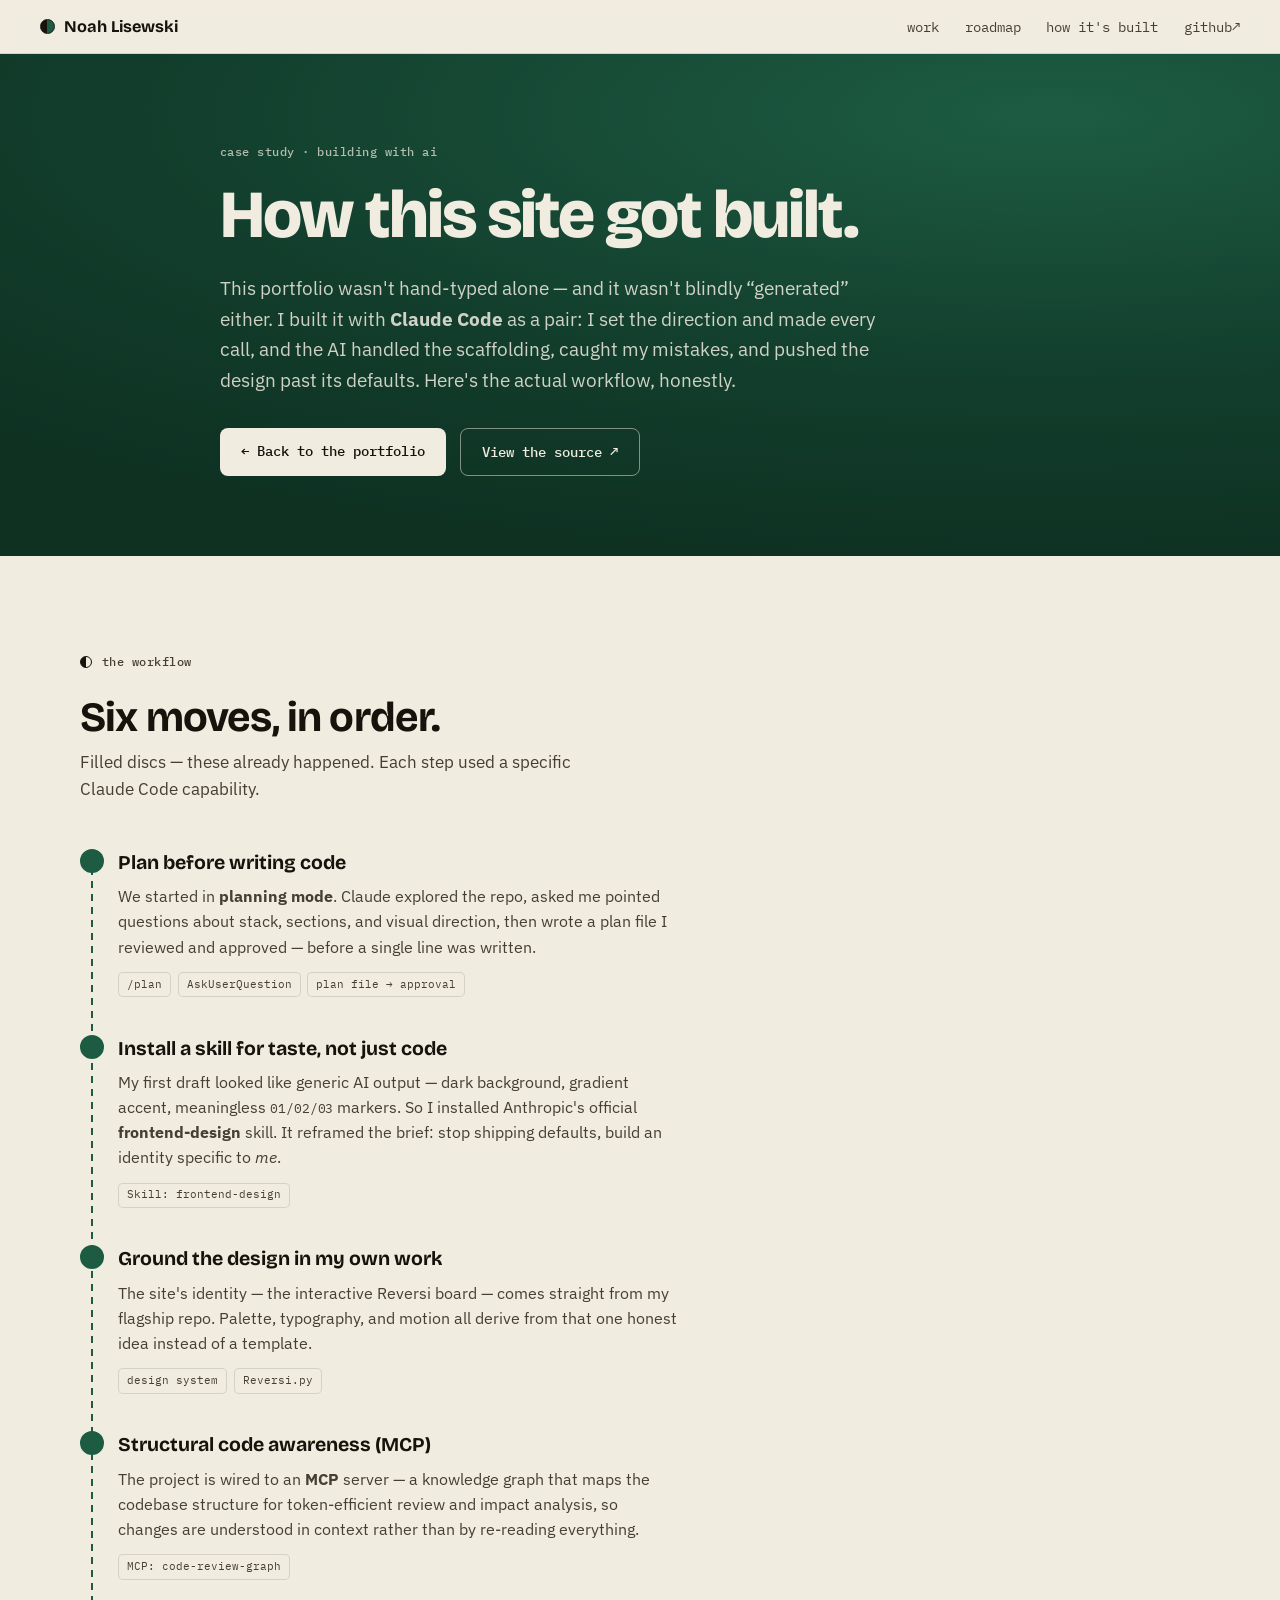
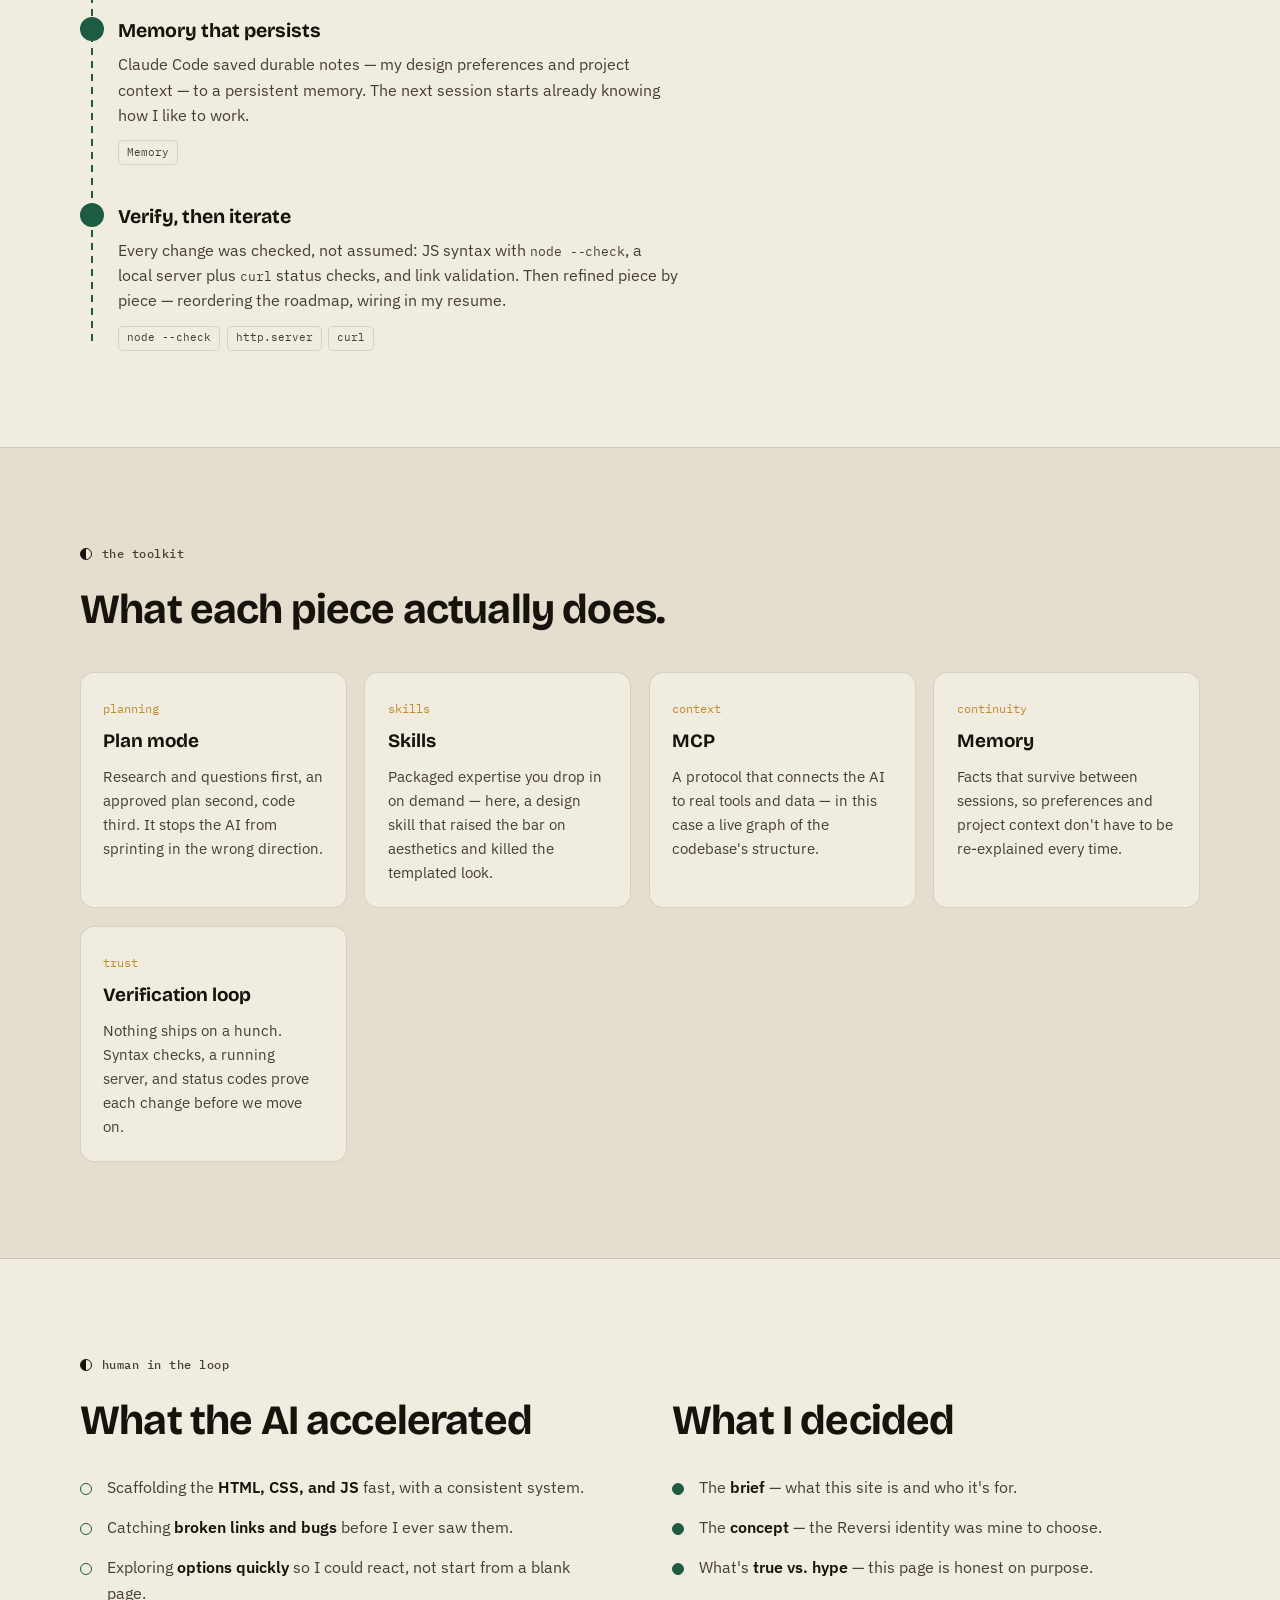
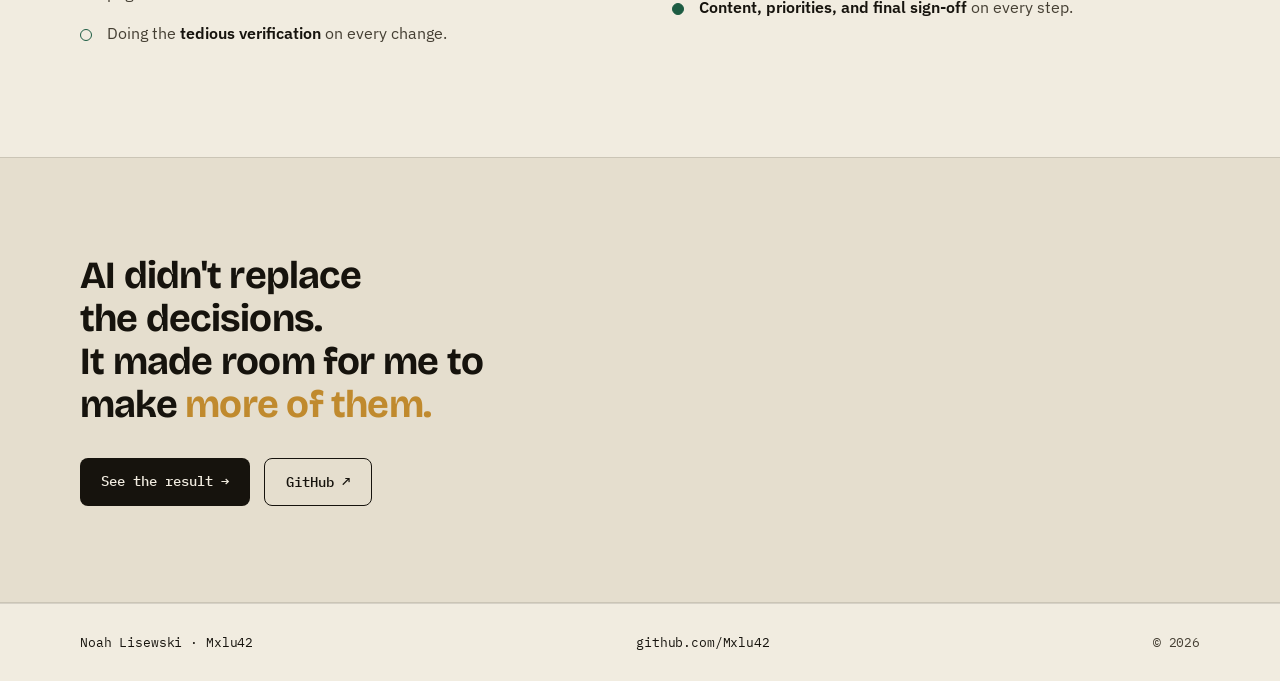
==== process.html @ 93ddb48a "first website design shell(not yet filled with real content)" ====
<!DOCTYPE html>
<html lang="en">
<head>
    <meta charset="UTF-8">
    <meta name="viewport" content="width=device-width, initial-scale=1.0">
    <meta name="description" content="How Noah Lisewski built this portfolio with Claude Code — planning, skills, MCP, memory, and a human in the loop.">
    <title>How this site was built — Noah Lisewski</title>
    <link rel="icon" href="data:image/svg+xml,<svg xmlns=%22http://www.w3.org/2000/svg%22 viewBox=%220 0 32 32%22><circle cx=%2216%22 cy=%2216%22 r=%2213%22 fill=%22%2316130D%22/><path d=%22M16 3a13 13 0 000 26z%22 fill=%22%23F1ECE0%22/></svg>">
    <link rel="preconnect" href="https://fonts.googleapis.com">
    <link rel="preconnect" href="https://fonts.gstatic.com" crossorigin>
    <link href="https://fonts.googleapis.com/css2?family=Bricolage+Grotesque:opsz,wght@12..96,600;12..96,700;12..96,800&family=IBM+Plex+Mono:wght@400;500;600&family=IBM+Plex+Sans:wght@400;500;600&display=swap" rel="stylesheet">
    <link rel="stylesheet" href="style.css">
    <script src="script.js" defer></script>
</head>
<body>
    <nav id="navbar">
        <a href="index.html" class="nav-logo"><span class="logo-disc" aria-hidden="true"></span>Noah&nbsp;Lisewski</a>
        <button id="nav-toggle" aria-label="Toggle menu" aria-expanded="false">
            <span></span><span></span><span></span>
        </button>
        <ul id="nav-links">
            <li><a href="index.html#work">work</a></li>
            <li><a href="index.html#roadmap">roadmap</a></li>
            <li><a href="process.html" aria-current="page">how it's built</a></li>
            <li><a href="https://github.com/Mxlu42" target="_blank" rel="noopener">github&#8599;</a></li>
        </ul>
    </nav>

    <header class="page-hero">
        <div class="wrap">
            <p class="eyebrow">case study &middot; building with ai</p>
            <h1>How this site got built.</h1>
            <p class="lede">
                This portfolio wasn't hand-typed alone &mdash; and it wasn't blindly
                &ldquo;generated&rdquo; either. I built it with <strong>Claude Code</strong> as a
                pair: I set the direction and made every call, and the AI handled the scaffolding,
                caught my mistakes, and pushed the design past its defaults. Here's the actual
                workflow, honestly.
            </p>
            <div class="hero-cta">
                <a href="index.html" class="btn btn-solid">&#8592; Back to the portfolio</a>
                <a href="https://github.com/Mxlu42/Mxlu42.github.io" target="_blank" rel="noopener" class="btn btn-line">View the source &#8599;</a>
            </div>
        </div>
    </header>

    <main>
        <!-- The workflow, as completed moves -->
        <section class="band">
            <div class="wrap">
                <p class="eyebrow eyebrow-disc">the workflow</p>
                <h2 class="band-title">Six moves, in order.</h2>
                <p class="band-sub">Filled discs &mdash; these already happened. Each step used a specific Claude Code capability.</p>
                <ol class="roadmap" style="margin-top:2.75rem;">
                    <li class="rm-item reveal">
                        <span class="node-disc done" aria-hidden="true"></span>
                        <div class="rm-head"><h3>Plan before writing code</h3></div>
                        <p>We started in <strong>planning mode</strong>. Claude explored the repo, asked me pointed questions about stack, sections, and visual direction, then wrote a plan file I reviewed and approved &mdash; before a single line was written.</p>
                        <div class="rm-tools"><span class="rm-tool">/plan</span><span class="rm-tool">AskUserQuestion</span><span class="rm-tool">plan file &rarr; approval</span></div>
                    </li>
                    <li class="rm-item reveal">
                        <span class="node-disc done" aria-hidden="true"></span>
                        <div class="rm-head"><h3>Install a skill for taste, not just code</h3></div>
                        <p>My first draft looked like generic AI output &mdash; dark background, gradient accent, meaningless <span class="mono">01/02/03</span> markers. So I installed Anthropic's official <strong>frontend-design</strong> skill. It reframed the brief: stop shipping defaults, build an identity specific to <em>me</em>.</p>
                        <div class="rm-tools"><span class="rm-tool">Skill: frontend-design</span></div>
                    </li>
                    <li class="rm-item reveal">
                        <span class="node-disc done" aria-hidden="true"></span>
                        <div class="rm-head"><h3>Ground the design in my own work</h3></div>
                        <p>The site's identity &mdash; the interactive Reversi board &mdash; comes straight from my flagship repo. Palette, typography, and motion all derive from that one honest idea instead of a template.</p>
                        <div class="rm-tools"><span class="rm-tool">design system</span><span class="rm-tool">Reversi.py</span></div>
                    </li>
                    <li class="rm-item reveal">
                        <span class="node-disc done" aria-hidden="true"></span>
                        <div class="rm-head"><h3>Structural code awareness (MCP)</h3></div>
                        <p>The project is wired to an <strong>MCP</strong> server &mdash; a knowledge graph that maps the codebase structure for token-efficient review and impact analysis, so changes are understood in context rather than by re-reading everything.</p>
                        <div class="rm-tools"><span class="rm-tool">MCP: code-review-graph</span></div>
                    </li>
                    <li class="rm-item reveal">
                        <span class="node-disc done" aria-hidden="true"></span>
                        <div class="rm-head"><h3>Memory that persists</h3></div>
                        <p>Claude Code saved durable notes &mdash; my design preferences and project context &mdash; to a persistent memory. The next session starts already knowing how I like to work.</p>
                        <div class="rm-tools"><span class="rm-tool">Memory</span></div>
                    </li>
                    <li class="rm-item reveal">
                        <span class="node-disc done" aria-hidden="true"></span>
                        <div class="rm-head"><h3>Verify, then iterate</h3></div>
                        <p>Every change was checked, not assumed: JS syntax with <span class="mono">node --check</span>, a local server plus <span class="mono">curl</span> status checks, and link validation. Then refined piece by piece &mdash; reordering the roadmap, wiring in my resume.</p>
                        <div class="rm-tools"><span class="rm-tool">node --check</span><span class="rm-tool">http.server</span><span class="rm-tool">curl</span></div>
                    </li>
                </ol>
            </div>
        </section>

        <!-- Tools, briefly -->
        <section class="band band-alt">
            <div class="wrap">
                <p class="eyebrow eyebrow-disc">the toolkit</p>
                <h2 class="band-title">What each piece actually does.</h2>
                <div class="info-grid">
                    <div class="info-card reveal">
                        <span class="kicker">planning</span>
                        <h3>Plan mode</h3>
                        <p>Research and questions first, an approved plan second, code third. It stops the AI from sprinting in the wrong direction.</p>
                    </div>
                    <div class="info-card reveal">
                        <span class="kicker">skills</span>
                        <h3>Skills</h3>
                        <p>Packaged expertise you drop in on demand &mdash; here, a design skill that raised the bar on aesthetics and killed the templated look.</p>
                    </div>
                    <div class="info-card reveal">
                        <span class="kicker">context</span>
                        <h3>MCP</h3>
                        <p>A protocol that connects the AI to real tools and data &mdash; in this case a live graph of the codebase's structure.</p>
                    </div>
                    <div class="info-card reveal">
                        <span class="kicker">continuity</span>
                        <h3>Memory</h3>
                        <p>Facts that survive between sessions, so preferences and project context don't have to be re-explained every time.</p>
                    </div>
                    <div class="info-card reveal">
                        <span class="kicker">trust</span>
                        <h3>Verification loop</h3>
                        <p>Nothing ships on a hunch. Syntax checks, a running server, and status codes prove each change before we move on.</p>
                    </div>
                </div>
            </div>
        </section>

        <!-- Human in the loop -->
        <section class="band">
            <div class="wrap">
                <p class="eyebrow eyebrow-disc">human in the loop</p>
                <div class="about-cols">
                    <div>
                        <h3 class="band-title split-title">What the AI accelerated</h3>
                        <ul class="col-list">
                            <li>Scaffolding the <strong>HTML, CSS, and JS</strong> fast, with a consistent system.</li>
                            <li>Catching <strong>broken links and bugs</strong> before I ever saw them.</li>
                            <li>Exploring <strong>options quickly</strong> so I could react, not start from a blank page.</li>
                            <li>Doing the <strong>tedious verification</strong> on every change.</li>
                        </ul>
                    </div>
                    <div>
                        <h3 class="band-title split-title">What I decided</h3>
                        <ul class="col-list filled">
                            <li>The <strong>brief</strong> &mdash; what this site is and who it's for.</li>
                            <li>The <strong>concept</strong> &mdash; the Reversi identity was mine to choose.</li>
                            <li>What's <strong>true vs. hype</strong> &mdash; this page is honest on purpose.</li>
                            <li><strong>Content, priorities, and final sign-off</strong> on every step.</li>
                        </ul>
                    </div>
                </div>
            </div>
        </section>

        <!-- Thesis -->
        <section class="band band-alt">
            <div class="wrap">
                <p class="pull">AI didn't replace the decisions.<br>It made room for me to make <span class="brass">more of them.</span></p>
                <div class="hero-cta" style="margin-top:2rem; display:flex; gap:0.9rem; flex-wrap:wrap;">
                    <a href="index.html" class="btn btn-solid">See the result &rarr;</a>
                    <a href="https://github.com/Mxlu42" target="_blank" rel="noopener" class="btn btn-line">GitHub &#8599;</a>
                </div>
            </div>
        </section>
    </main>

    <footer id="footer">
        <div class="wrap footer-inner">
            <span class="mono">Noah&nbsp;Lisewski &middot; Mxlu42</span>
            <a href="https://github.com/Mxlu42" target="_blank" rel="noopener" class="mono">github.com/Mxlu42</a>
            <span class="mono muted">&copy; <span id="year"></span></span>
        </div>
    </footer>
</body>
</html>
---- style.css ----
/* ============================================================
   "The Board" — portfolio identity built from the Reversi repo.
   Palette: warm ink / bone / board-felt green / brass.
   Type: Bricolage Grotesque (display) · IBM Plex Sans (body) · IBM Plex Mono (labels)
   ============================================================ */

:root {
    --ink: #16130d;
    --ink-soft: #453f33;
    --bone: #f1ece0;
    --bone-dim: #e5dece;
    --felt: #1d5c43;
    --felt-deep: #123d2c;
    --brass: #c08a2e;
    --line: rgba(22, 19, 13, 0.12);

    --wrap: 1120px;
    --radius: 14px;

    --f-display: "Bricolage Grotesque", system-ui, sans-serif;
    --f-body: "IBM Plex Sans", system-ui, sans-serif;
    --f-mono: "IBM Plex Mono", ui-monospace, monospace;
}

*, *::before, *::after { box-sizing: border-box; margin: 0; padding: 0; }

html { scroll-behavior: smooth; scroll-padding-top: 76px; }

body {
    font-family: var(--f-body);
    background: var(--bone);
    color: var(--ink);
    line-height: 1.6;
    -webkit-font-smoothing: antialiased;
    overflow-x: hidden;
}

a { color: inherit; text-decoration: none; }

.wrap { width: min(100% - 2.5rem, var(--wrap)); margin-inline: auto; }
.mono { font-family: var(--f-mono); font-size: 0.82rem; letter-spacing: -0.01em; }
.muted { color: var(--ink-soft); }
em { font-style: italic; }

/* ---- Eyebrow labels (mono, disc-marked) ---- */
.eyebrow {
    font-family: var(--f-mono);
    font-size: 0.78rem;
    font-weight: 500;
    letter-spacing: 0.04em;
    text-transform: lowercase;
    color: var(--ink-soft);
}
.eyebrow-disc { display: flex; align-items: center; gap: 0.6rem; margin-bottom: 1.5rem; }
.eyebrow-disc::before {
    content: "";
    width: 12px; height: 12px;
    border-radius: 50%;
    background: linear-gradient(90deg, var(--ink) 50%, var(--bone) 50%);
    border: 1px solid var(--ink);
    flex: none;
}

/* ---- Buttons ---- */
.btn {
    display: inline-block;
    font-family: var(--f-mono);
    font-size: 0.86rem;
    font-weight: 500;
    padding: 0.75rem 1.3rem;
    border-radius: 8px;
    transition: transform 0.16s ease, background 0.16s ease, color 0.16s ease;
}
.btn:hover { transform: translateY(-2px); }
.btn-solid { background: var(--ink); color: var(--bone); }
.btn-solid:hover { background: var(--felt-deep); }
.btn-line { border: 1.5px solid var(--ink); color: var(--ink); }
.btn-line:hover { background: var(--ink); color: var(--bone); }

/* ---- Navbar ---- */
#navbar {
    position: sticky; top: 0; z-index: 50;
    display: flex; align-items: center; justify-content: space-between;
    padding: 0.85rem clamp(1.25rem, 5vw, 2.5rem);
    background: rgba(241, 236, 224, 0.82);
    backdrop-filter: blur(10px);
    border-bottom: 1px solid var(--line);
}
.nav-logo {
    display: flex; align-items: center; gap: 0.55rem;
    font-family: var(--f-display); font-weight: 700; font-size: 1.02rem;
}
.logo-disc {
    width: 15px; height: 15px; border-radius: 50%;
    background: linear-gradient(90deg, var(--ink) 50%, var(--felt) 50%);
    border: 1.5px solid var(--ink);
}
#nav-links { display: flex; gap: 1.6rem; list-style: none; }
#nav-links a {
    font-family: var(--f-mono); font-size: 0.85rem; color: var(--ink-soft);
    transition: color 0.15s ease;
}
#nav-links a:hover { color: var(--ink); }

#nav-toggle {
    display: none; flex-direction: column; gap: 5px;
    background: none; border: 0; cursor: pointer; padding: 6px;
}
#nav-toggle span { width: 24px; height: 2px; background: var(--ink); border-radius: 2px; transition: transform 0.25s ease, opacity 0.25s ease; }

/* ---- Hero ---- */
.hero {
    background:
        radial-gradient(120% 80% at 78% 15%, var(--felt) 0%, var(--felt-deep) 62%, #0e3122 100%);
    color: var(--bone);
    padding: clamp(3rem, 8vw, 5.5rem) 0 clamp(3.5rem, 9vw, 6rem);
}
.hero-grid {
    width: min(100% - 2.5rem, var(--wrap));
    margin-inline: auto;
    display: grid;
    grid-template-columns: 1.05fr 0.95fr;
    gap: clamp(2rem, 5vw, 4rem);
    align-items: center;
}
.hero .eyebrow { color: rgba(241, 236, 224, 0.72); margin-bottom: 1.25rem; }
.hero-title {
    font-family: var(--f-display);
    font-weight: 800;
    font-size: clamp(2.6rem, 6.4vw, 4.7rem);
    line-height: 0.98;
    letter-spacing: -0.03em;
    text-wrap: balance;
}
.hero-lede {
    max-width: 46ch;
    margin: 1.6rem 0 2.2rem;
    color: rgba(241, 236, 224, 0.82);
    font-size: clamp(1rem, 1.6vw, 1.15rem);
}
.hero-cta { display: flex; gap: 0.9rem; flex-wrap: wrap; }
.hero .btn-solid { background: var(--bone); color: var(--ink); }
.hero .btn-solid:hover { background: #fff; }
.hero .btn-line { border-color: rgba(241, 236, 224, 0.5); color: var(--bone); }
.hero .btn-line:hover { background: var(--bone); color: var(--ink); border-color: var(--bone); }

/* ---- Reversi board (signature) ---- */
.hero-board { display: flex; flex-direction: column; align-items: center; gap: 0.9rem; }
.board {
    width: min(100%, 420px);
    aspect-ratio: 1 / 1;
    display: grid;
    grid-template-columns: repeat(8, 1fr);
    grid-template-rows: repeat(8, 1fr);
    gap: 3px;
    padding: 3px;
    background: var(--felt-deep);
    border: 3px solid #0d2b1e;
    border-radius: 10px;
    box-shadow: 0 26px 50px -22px rgba(0, 0, 0, 0.7);
}
.cell {
    position: relative;
    background: var(--felt);
    border-radius: 2px;
    cursor: pointer;
    perspective: 340px;
}
.cell::after { /* subtle placement guide on hover */
    content: "";
    position: absolute; inset: 22%;
    border-radius: 50%;
    border: 1px dashed rgba(241, 236, 224, 0.28);
    opacity: 0;
    transition: opacity 0.15s ease;
}
.cell:hover::after { opacity: 1; }
.disc {
    position: absolute; inset: 12%;
    border-radius: 50%;
    transform: scale(0);
    transform-style: preserve-3d;
    transition: transform 0.5s cubic-bezier(0.34, 1.4, 0.5, 1);
}
.disc.on { transform: scale(1); }
.disc.on.white { transform: scale(1) rotateY(180deg); }
.disc .face {
    position: absolute; inset: 0;
    border-radius: 50%;
    backface-visibility: hidden;
    -webkit-backface-visibility: hidden;
}
.face.black { background: radial-gradient(circle at 34% 30%, #3a352a, var(--ink) 62%); box-shadow: inset 0 -2px 4px rgba(0,0,0,0.5); }
.face.white { background: radial-gradient(circle at 34% 30%, #ffffff, var(--bone-dim) 70%); transform: rotateY(180deg); box-shadow: inset 0 -2px 4px rgba(0,0,0,0.18); }
.board-caption { color: rgba(241, 236, 224, 0.6); }
.board-caption .mono { color: var(--brass); }

/* ---- Content bands ---- */
.band { padding: clamp(3.5rem, 8vw, 6rem) 0; }
.band-alt { background: var(--bone-dim); border-block: 1px solid var(--line); }
.band-title {
    font-family: var(--f-display);
    font-weight: 700;
    font-size: clamp(1.7rem, 3.6vw, 2.6rem);
    line-height: 1.05;
    letter-spacing: -0.02em;
    text-wrap: balance;
}

.about-cols {
    display: grid;
    grid-template-columns: 1fr 1fr;
    gap: clamp(1.5rem, 5vw, 4rem);
    align-items: start;
}
.about-copy p { font-size: 1.08rem; margin-bottom: 1rem; }

/* ---- Project cards (board tiles) ---- */
.project-grid {
    margin-top: 2.5rem;
    display: grid;
    grid-template-columns: repeat(auto-fit, minmax(270px, 1fr));
    gap: 1.25rem;
}
.project-card {
    position: relative;
    background: var(--bone);
    border: 1px solid var(--line);
    border-radius: var(--radius);
    padding: 1.5rem;
    display: flex;
    flex-direction: column;
    gap: 0.7rem;
    transition: transform 0.2s ease, box-shadow 0.2s ease, border-color 0.2s ease;
}
.band-alt .project-card { background: var(--bone); }
.project-card:hover {
    transform: translateY(-5px);
    border-color: var(--felt);
    box-shadow: 0 18px 34px -20px rgba(18, 61, 44, 0.55);
}
.card-disc {
    width: 18px; height: 18px; border-radius: 50%;
    background: linear-gradient(90deg, var(--ink) 50%, var(--felt) 50%);
    border: 1.5px solid var(--ink);
    transition: transform 0.4s cubic-bezier(0.34, 1.4, 0.5, 1);
}
.project-card:hover .card-disc { transform: rotateY(180deg); }
.project-card h3 { font-family: var(--f-display); font-weight: 700; font-size: 1.3rem; }
.project-card p { color: var(--ink-soft); font-size: 0.96rem; flex-grow: 1; }
.card-tags { display: flex; gap: 0.4rem; flex-wrap: wrap; }
.card-tag {
    font-family: var(--f-mono);
    font-size: 0.72rem;
    padding: 0.2rem 0.55rem;
    border: 1px solid var(--line);
    border-radius: 5px;
    color: var(--ink-soft);
}
.card-link {
    font-family: var(--f-mono);
    font-size: 0.82rem;
    color: var(--brass);
    font-weight: 500;
    margin-top: 0.3rem;
}
.card-link:hover { text-decoration: underline; }

/* ---- Roadmap (goals as future "moves" on a path) ---- */
.band-sub { color: var(--ink-soft); font-size: 1.05rem; margin-top: 0.6rem; max-width: 52ch; }
.roadmap {
    list-style: none;
    margin-top: 2.75rem;
    position: relative;
    padding-left: 2.4rem;
}
.roadmap::before { /* the path line */
    content: "";
    position: absolute;
    left: 11px; top: 8px; bottom: 8px;
    width: 2px;
    background: repeating-linear-gradient(var(--felt) 0 7px, transparent 7px 13px);
}
.rm-item { position: relative; padding: 0 0 2.2rem; }
.rm-item:last-child { padding-bottom: 0; }
.node-disc {
    position: absolute;
    left: -2.4rem; top: 2px;
    width: 24px; height: 24px;
    border-radius: 50%;
    border: 2px solid var(--felt);
    background: var(--bone);
    flex: none;
}
/* later = hollow ring · now = half disc · done = filled */
.node-disc.now { background: linear-gradient(90deg, var(--felt) 50%, var(--bone) 50%); }
.node-disc.done { background: var(--felt); border-color: var(--felt); }
.rm-head { display: flex; align-items: baseline; gap: 0.7rem; flex-wrap: wrap; }
.rm-item h3 { font-family: var(--f-display); font-weight: 700; font-size: 1.22rem; }
.rm-status {
    font-family: var(--f-mono); font-size: 0.66rem; font-weight: 600;
    text-transform: uppercase; letter-spacing: 0.06em;
    padding: 0.14rem 0.5rem; border-radius: 100px;
    border: 1px solid var(--felt); color: var(--felt);
}
.rm-status.now { background: var(--felt); color: var(--bone); }
.rm-item p { color: var(--ink-soft); font-size: 0.98rem; margin: 0.4rem 0 0.6rem; max-width: 56ch; }
.rm-link { font-family: var(--f-mono); font-size: 0.82rem; color: var(--brass); font-weight: 500; }
.rm-link:hover { text-decoration: underline; }

/* ---- Roadmap / flow tool chips (shared by process page) ---- */
.rm-tools { display: flex; gap: 0.4rem; flex-wrap: wrap; margin-top: 0.75rem; }
.rm-tool {
    font-family: var(--f-mono);
    font-size: 0.7rem;
    padding: 0.18rem 0.5rem;
    border: 1px solid var(--line);
    border-radius: 5px;
    color: var(--ink-soft);
    background: var(--bone);
}

/* ============================================================
   Process page ("How this site was built")
   ============================================================ */
.page-hero {
    background: radial-gradient(120% 90% at 82% 12%, var(--felt) 0%, var(--felt-deep) 60%, #0e3122 100%);
    color: var(--bone);
    padding: clamp(3rem, 8vw, 5.5rem) 0 clamp(3rem, 8vw, 5rem);
}
.page-hero .wrap { max-width: 840px; }
.page-hero .eyebrow { color: rgba(241, 236, 224, 0.72); margin-bottom: 1.3rem; }
.page-hero h1 {
    font-family: var(--f-display);
    font-weight: 800;
    font-size: clamp(2.3rem, 6vw, 4.2rem);
    line-height: 0.98;
    letter-spacing: -0.03em;
    text-wrap: balance;
}
.page-hero .lede {
    margin-top: 1.5rem;
    max-width: 62ch;
    color: rgba(241, 236, 224, 0.85);
    font-size: clamp(1.02rem, 1.7vw, 1.2rem);
}
.page-hero .hero-cta { margin-top: 2rem; display: flex; gap: 0.9rem; flex-wrap: wrap; }
.page-hero .btn-solid { background: var(--bone); color: var(--ink); }
.page-hero .btn-solid:hover { background: #fff; }
.page-hero .btn-line { border-color: rgba(241, 236, 224, 0.5); color: var(--bone); }
.page-hero .btn-line:hover { background: var(--bone); color: var(--ink); border-color: var(--bone); }

/* Tool cards */
.info-grid {
    margin-top: 2.5rem;
    display: grid;
    grid-template-columns: repeat(auto-fit, minmax(240px, 1fr));
    gap: 1.1rem;
}
.info-card {
    background: var(--bone);
    border: 1px solid var(--line);
    border-radius: var(--radius);
    padding: 1.4rem;
}
.info-card .kicker { font-family: var(--f-mono); font-size: 0.74rem; color: var(--brass); text-transform: lowercase; }
.info-card h3 { font-family: var(--f-display); font-weight: 700; font-size: 1.18rem; margin: 0.35rem 0 0.5rem; }
.info-card p { color: var(--ink-soft); font-size: 0.94rem; }

/* Human-in-the-loop columns */
.split-title { margin-bottom: 2rem; }
.col-list { list-style: none; }
.col-list li { position: relative; padding-left: 1.7rem; margin-bottom: 0.9rem; color: var(--ink-soft); font-size: 1rem; }
.col-list li::before {
    content: "";
    position: absolute; left: 0; top: 0.5em;
    width: 12px; height: 12px; border-radius: 50%;
    border: 1.5px solid var(--felt);
}
.col-list.filled li::before { background: var(--felt); }
.col-list strong { color: var(--ink); font-weight: 600; }

/* Pull-quote / thesis */
.pull {
    font-family: var(--f-display);
    font-weight: 700;
    font-size: clamp(1.5rem, 3.6vw, 2.4rem);
    line-height: 1.12;
    letter-spacing: -0.02em;
    text-wrap: balance;
    max-width: 20ch;
}
.pull .brass { color: var(--brass); }

/* ---- Resume ---- */
.resume-row {
    display: flex; align-items: center; justify-content: space-between;
    gap: 1.5rem; flex-wrap: wrap; margin-top: 0.5rem;
}

/* ---- Footer ---- */
#footer { border-top: 1px solid var(--line); padding: 1.75rem 0; }
.footer-inner { display: flex; align-items: center; justify-content: space-between; gap: 1rem; flex-wrap: wrap; }
.footer-inner a:hover { color: var(--brass); }

/* ---- Scroll reveal ---- */
.reveal { opacity: 0; transform: translateY(22px); transition: opacity 0.6s ease, transform 0.6s ease; }
.reveal.visible { opacity: 1; transform: none; }

/* ---- Mobile ---- */
@media (max-width: 860px) {
    .hero-grid { grid-template-columns: 1fr; }
    .hero-board { order: -1; }
    .board { width: min(78%, 340px); }
    .about-cols { grid-template-columns: 1fr; }
}
@media (max-width: 620px) {
    #nav-toggle { display: flex; }
    #nav-links {
        position: absolute; top: 100%; right: 0; left: 0;
        flex-direction: column; gap: 0;
        background: rgba(241, 236, 224, 0.98);
        backdrop-filter: blur(10px);
        border-bottom: 1px solid var(--line);
        max-height: 0; overflow: hidden; transition: max-height 0.3s ease;
    }
    #nav-links.open { max-height: 300px; }
    #nav-links li { border-top: 1px solid var(--line); }
    #nav-links a { display: block; padding: 0.95rem 1.5rem; }
    #nav-toggle[aria-expanded="true"] span:nth-child(1) { transform: translateY(7px) rotate(45deg); }
    #nav-toggle[aria-expanded="true"] span:nth-child(2) { opacity: 0; }
    #nav-toggle[aria-expanded="true"] span:nth-child(3) { transform: translateY(-7px) rotate(-45deg); }
    .resume-row { flex-direction: column; align-items: flex-start; }
}

/* ---- Reduced motion ---- */
@media (prefers-reduced-motion: reduce) {
    html { scroll-behavior: auto; }
    .reveal { opacity: 1; transform: none; transition: none; }
    .disc, .card-disc, .btn, .project-card { transition: none; }
    .btn:hover, .project-card:hover { transform: none; }
}
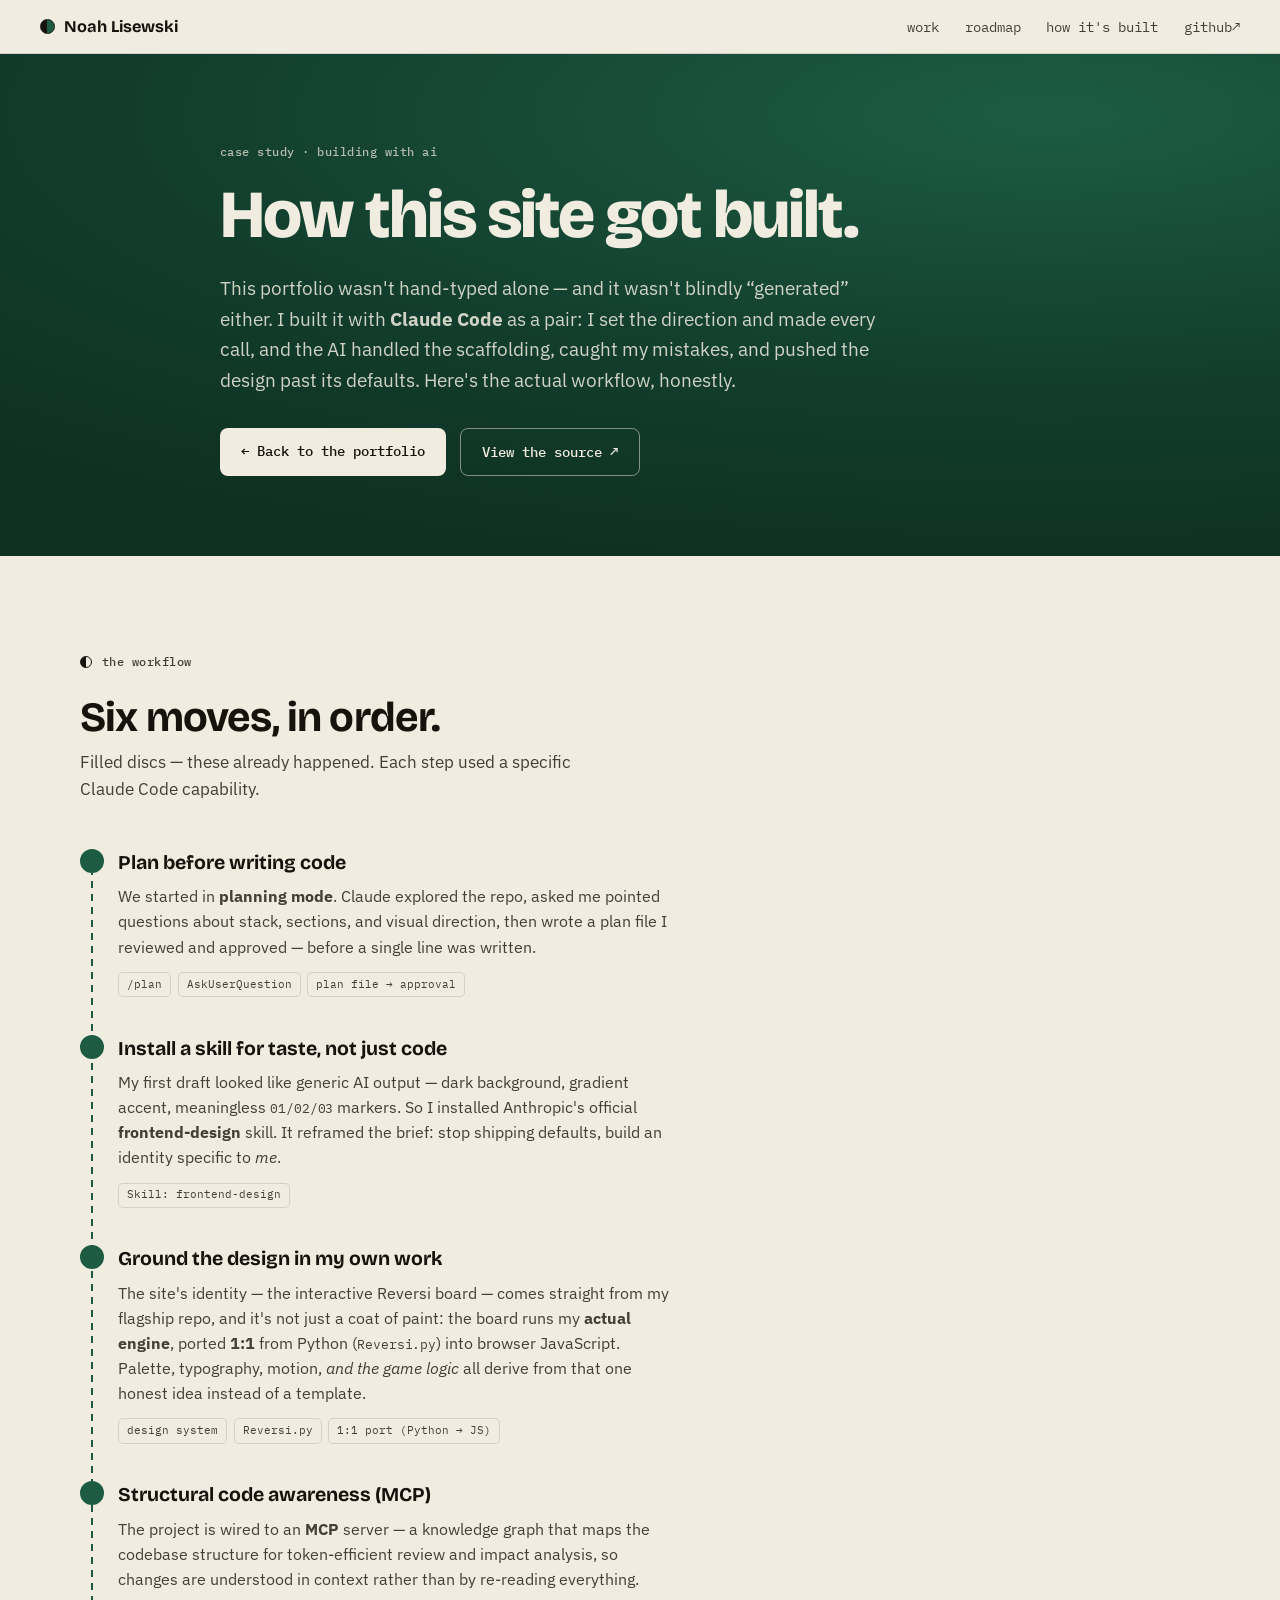
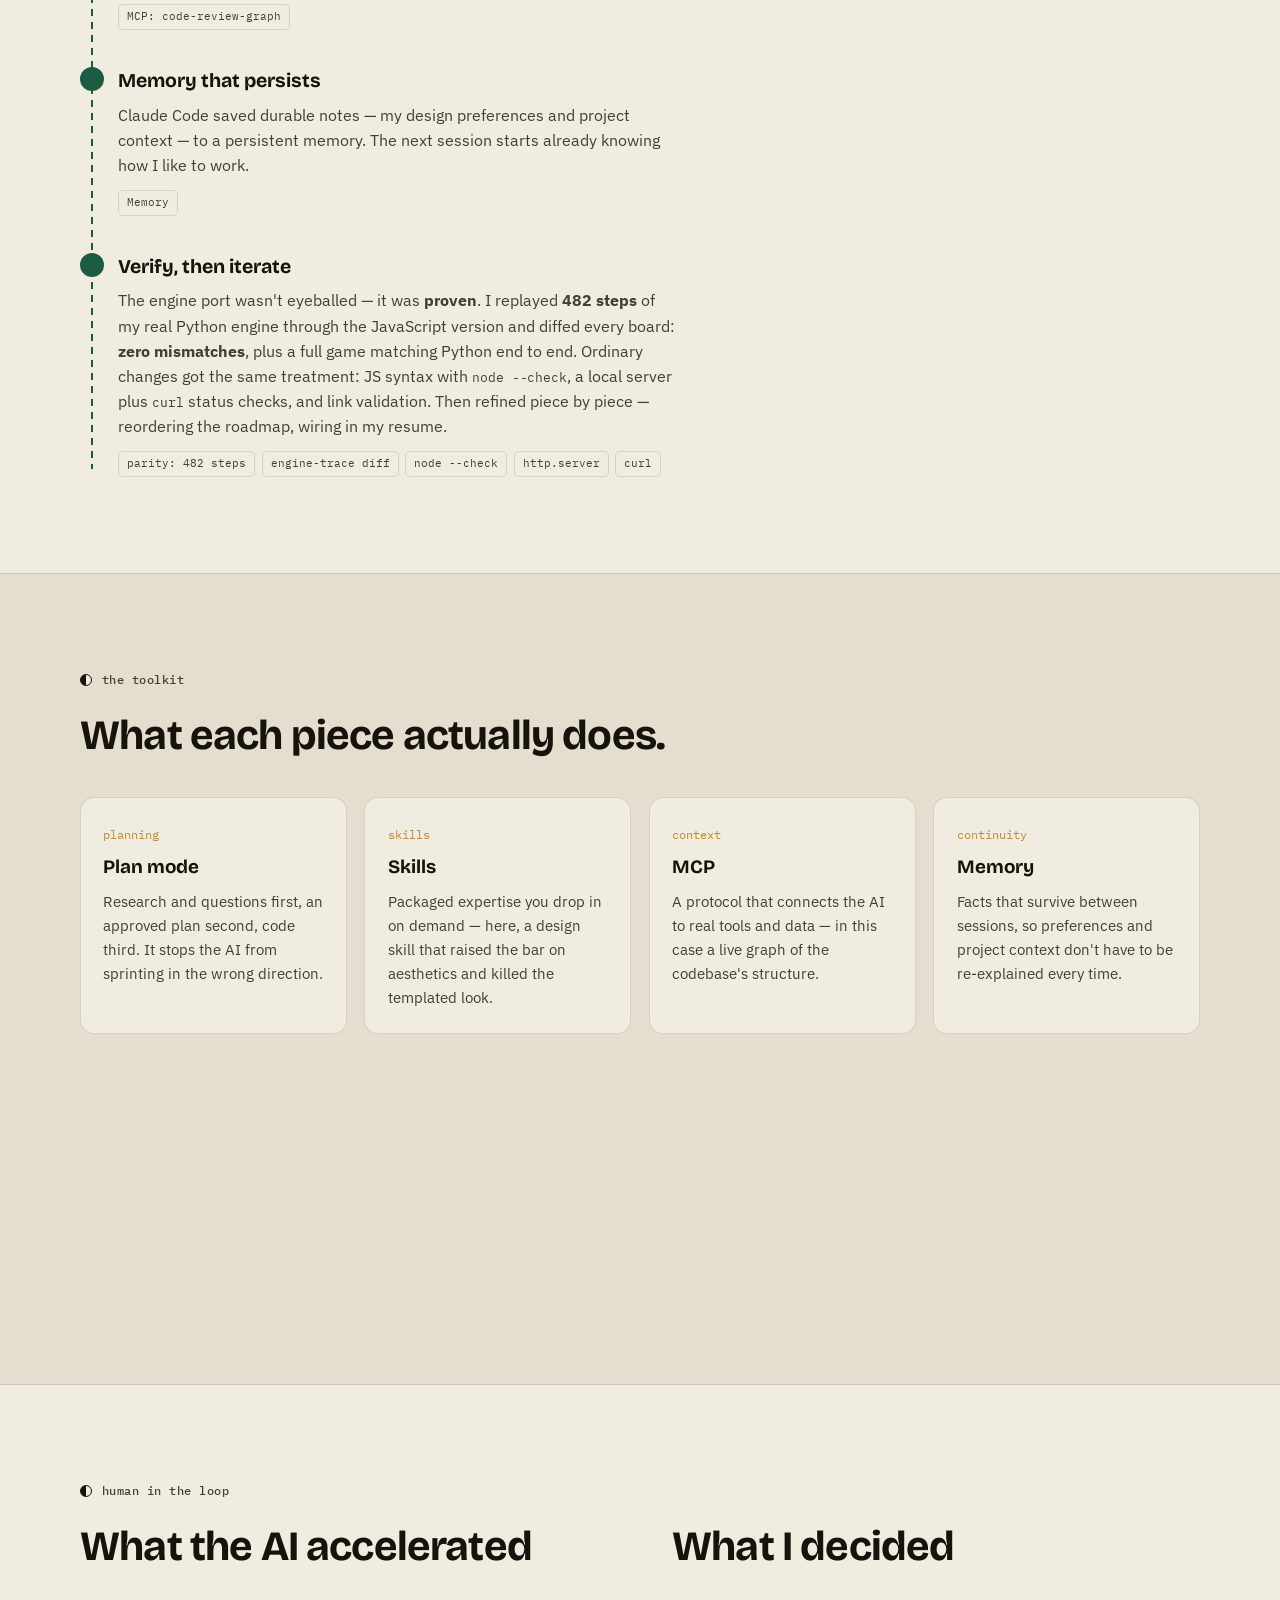
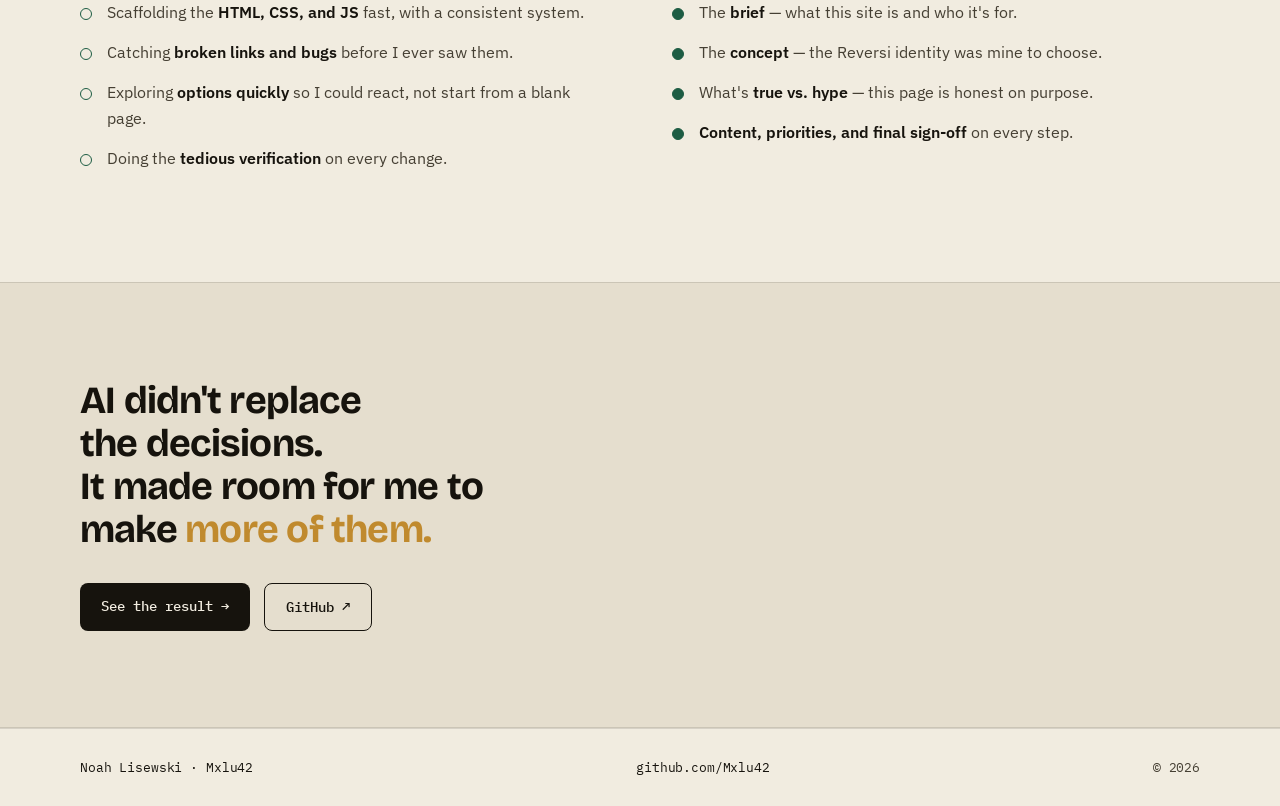
==== commit e5e267bb: "Make Reversi board a real playable game + add contact section Replace the decorative board with a pl" ====
--- a/process.html
+++ b/process.html
@@ -67,8 +67,8 @@
                     <li class="rm-item reveal">
                         <span class="node-disc done" aria-hidden="true"></span>
                         <div class="rm-head"><h3>Ground the design in my own work</h3></div>
-                        <p>The site's identity &mdash; the interactive Reversi board &mdash; comes straight from my flagship repo. Palette, typography, and motion all derive from that one honest idea instead of a template.</p>
-                        <div class="rm-tools"><span class="rm-tool">design system</span><span class="rm-tool">Reversi.py</span></div>
+                        <p>The site's identity &mdash; the interactive Reversi board &mdash; comes straight from my flagship repo, and it's not just a coat of paint: the board runs my <strong>actual engine</strong>, ported <strong>1:1</strong> from Python (<span class="mono">Reversi.py</span>) into browser JavaScript. Palette, typography, motion, <em>and the game logic</em> all derive from that one honest idea instead of a template.</p>
+                        <div class="rm-tools"><span class="rm-tool">design system</span><span class="rm-tool">Reversi.py</span><span class="rm-tool">1:1 port (Python &rarr; JS)</span></div>
                     </li>
                     <li class="rm-item reveal">
                         <span class="node-disc done" aria-hidden="true"></span>
@@ -85,8 +85,8 @@
                     <li class="rm-item reveal">
                         <span class="node-disc done" aria-hidden="true"></span>
                         <div class="rm-head"><h3>Verify, then iterate</h3></div>
-                        <p>Every change was checked, not assumed: JS syntax with <span class="mono">node --check</span>, a local server plus <span class="mono">curl</span> status checks, and link validation. Then refined piece by piece &mdash; reordering the roadmap, wiring in my resume.</p>
-                        <div class="rm-tools"><span class="rm-tool">node --check</span><span class="rm-tool">http.server</span><span class="rm-tool">curl</span></div>
+                        <p>The engine port wasn't eyeballed &mdash; it was <strong>proven</strong>. I replayed <strong>482 steps</strong> of my real Python engine through the JavaScript version and diffed every board: <strong>zero mismatches</strong>, plus a full game matching Python end to end. Ordinary changes got the same treatment: JS syntax with <span class="mono">node --check</span>, a local server plus <span class="mono">curl</span> status checks, and link validation. Then refined piece by piece &mdash; reordering the roadmap, wiring in my resume.</p>
+                        <div class="rm-tools"><span class="rm-tool">parity: 482 steps</span><span class="rm-tool">engine-trace diff</span><span class="rm-tool">node --check</span><span class="rm-tool">http.server</span><span class="rm-tool">curl</span></div>
                     </li>
                 </ol>
             </div>
--- a/style.css
+++ b/style.css
@@ -144,10 +144,19 @@
 .hero .btn-line { border-color: rgba(241, 236, 224, 0.5); color: var(--bone); }
 .hero .btn-line:hover { background: var(--bone); color: var(--ink); border-color: var(--bone); }
 
-/* ---- Reversi board (signature) ---- */
+/* ---- Reversi board (signature — a real, playable game) ---- */
 .hero-board { display: flex; flex-direction: column; align-items: center; gap: 0.9rem; }
+.game {
+    display: flex;
+    gap: 1.1rem;
+    align-items: stretch;
+    flex-wrap: wrap;
+    justify-content: center;
+    width: 100%;
+}
 .board {
-    width: min(100%, 420px);
+    width: min(100%, 330px);
+    flex: 0 1 330px;
     aspect-ratio: 1 / 1;
     display: grid;
     grid-template-columns: repeat(8, 1fr);
@@ -162,19 +171,80 @@
 .cell {
     position: relative;
     background: var(--felt);
+    border: 0;
+    padding: 0;
     border-radius: 2px;
-    cursor: pointer;
+    cursor: default;
+    font: inherit;
+    color: inherit;
+    -webkit-appearance: none;
+    appearance: none;
     perspective: 340px;
 }
-.cell::after { /* subtle placement guide on hover */
+.cell.playable { cursor: pointer; }
+.cell::after { /* placement guide: shown on legal squares, brighter on hover */
     content: "";
-    position: absolute; inset: 22%;
+    position: absolute; inset: 26%;
     border-radius: 50%;
-    border: 1px dashed rgba(241, 236, 224, 0.28);
+    border: 1px dashed rgba(241, 236, 224, 0.35);
     opacity: 0;
-    transition: opacity 0.15s ease;
-}
-.cell:hover::after { opacity: 1; }
+    transition: opacity 0.15s ease, transform 0.15s ease;
+}
+.cell.playable::after { opacity: 0.55; }
+.cell.playable:hover::after { opacity: 1; transform: scale(1.12); }
+
+/* ---- Game side panel (turn · score · reset) ---- */
+.game-panel {
+    flex: 1 1 148px;
+    min-width: 148px;
+    max-width: 210px;
+    display: flex;
+    flex-direction: column;
+    gap: 0.85rem;
+    padding: 1rem;
+    background: rgba(13, 43, 30, 0.55);
+    border: 1px solid rgba(241, 236, 224, 0.14);
+    border-radius: var(--radius);
+    color: var(--bone);
+}
+.turn-label {
+    font-family: var(--f-mono);
+    font-size: 0.68rem;
+    text-transform: uppercase;
+    letter-spacing: 0.08em;
+    color: rgba(241, 236, 224, 0.6);
+}
+.turn-now { display: flex; align-items: center; gap: 0.55rem; margin-top: 0.35rem; }
+.turn-now #turn-name { font-family: var(--f-display); font-weight: 700; font-size: 1.12rem; }
+.turn-disc {
+    width: 18px; height: 18px; border-radius: 50%; flex: none;
+    border: 1.5px solid rgba(241, 236, 224, 0.5);
+    background: transparent;
+    transition: background 0.2s ease, box-shadow 0.2s ease;
+}
+.turn-disc.black { background: radial-gradient(circle at 34% 30%, #3a352a, var(--ink) 62%); border-color: var(--ink); box-shadow: 0 0 0 3px rgba(22,19,13,0.4); }
+.turn-disc.white { background: radial-gradient(circle at 34% 30%, #fff, var(--bone-dim) 70%); border-color: #fff; box-shadow: 0 0 0 3px rgba(241,236,224,0.35); }
+
+.scores { display: flex; flex-direction: column; gap: 0.55rem; }
+.score {
+    display: flex; align-items: center; gap: 0.5rem;
+    font-family: var(--f-mono); font-size: 0.86rem;
+}
+.score-disc { width: 15px; height: 15px; border-radius: 50%; flex: none; }
+.score-disc.black { background: radial-gradient(circle at 34% 30%, #3a352a, var(--ink) 62%); border: 1px solid var(--ink); }
+.score-disc.white { background: radial-gradient(circle at 34% 30%, #fff, var(--bone-dim) 70%); border: 1px solid rgba(0,0,0,0.15); }
+.score-side { color: rgba(241, 236, 224, 0.75); }
+.score-num { margin-left: auto; font-weight: 600; font-size: 1rem; }
+.game-msg {
+    font-family: var(--f-mono);
+    font-size: 0.74rem;
+    line-height: 1.4;
+    color: var(--brass);
+    min-height: 2em;
+}
+.game-reset { text-align: center; margin-top: auto; }
+.hero .game-reset { background: var(--bone); color: var(--ink); }
+.hero .game-reset:hover { background: #fff; }
 .disc {
     position: absolute; inset: 12%;
     border-radius: 50%;
@@ -398,6 +468,14 @@
     gap: 1.5rem; flex-wrap: wrap; margin-top: 0.5rem;
 }
 
+/* ---- Contact ---- */
+.contact-row {
+    display: flex; align-items: center; justify-content: space-between;
+    gap: 1.5rem; flex-wrap: wrap; margin-top: 1.5rem;
+}
+.contact-row .band-sub { margin-top: 0.7rem; }
+.contact-btn { font-size: 0.92rem; flex: none; }
+
 /* ---- Footer ---- */
 #footer { border-top: 1px solid var(--line); padding: 1.75rem 0; }
 .footer-inner { display: flex; align-items: center; justify-content: space-between; gap: 1rem; flex-wrap: wrap; }
@@ -411,8 +489,12 @@
 @media (max-width: 860px) {
     .hero-grid { grid-template-columns: 1fr; }
     .hero-board { order: -1; }
-    .board { width: min(78%, 340px); }
+    .board { flex-basis: 340px; width: min(90%, 340px); }
+    .game-panel { max-width: none; }
     .about-cols { grid-template-columns: 1fr; }
+}
+@media (max-width: 420px) {
+    .game-panel { flex-basis: 100%; }
 }
 @media (max-width: 620px) {
     #nav-toggle { display: flex; }
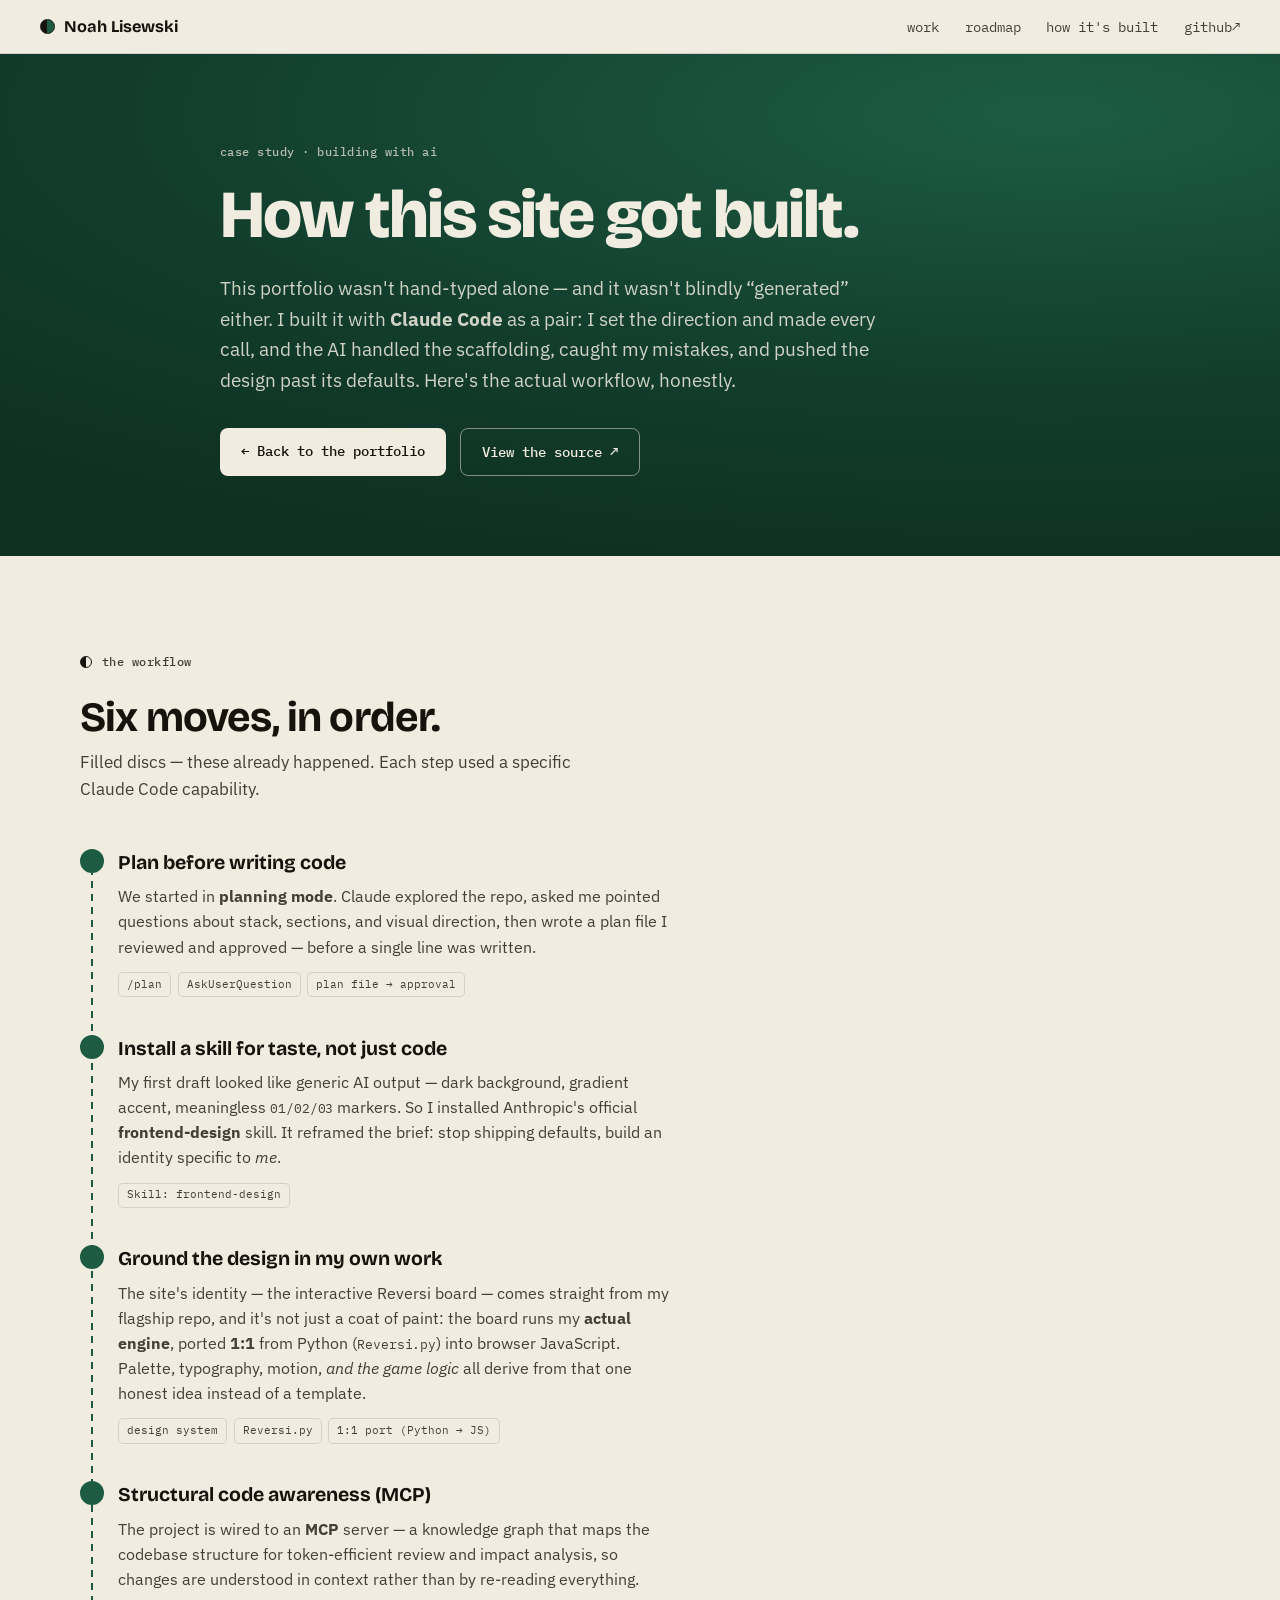
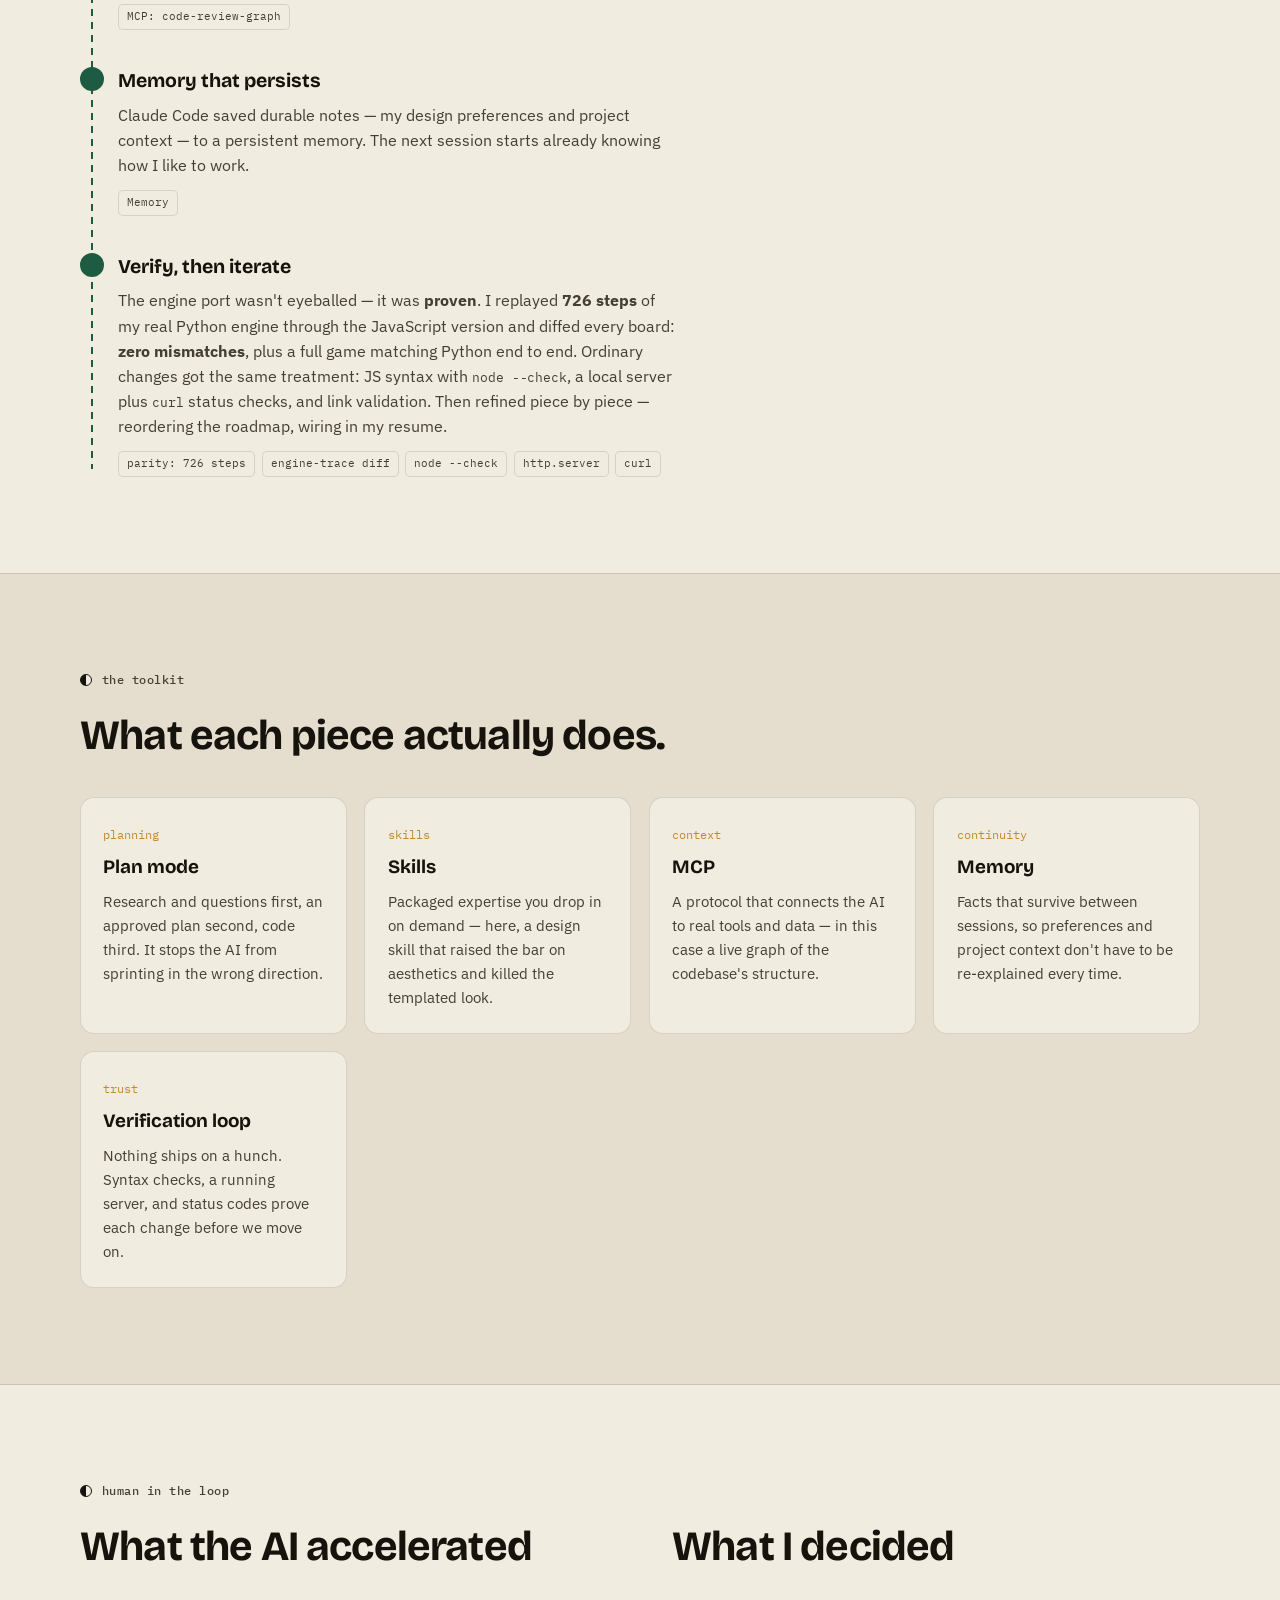
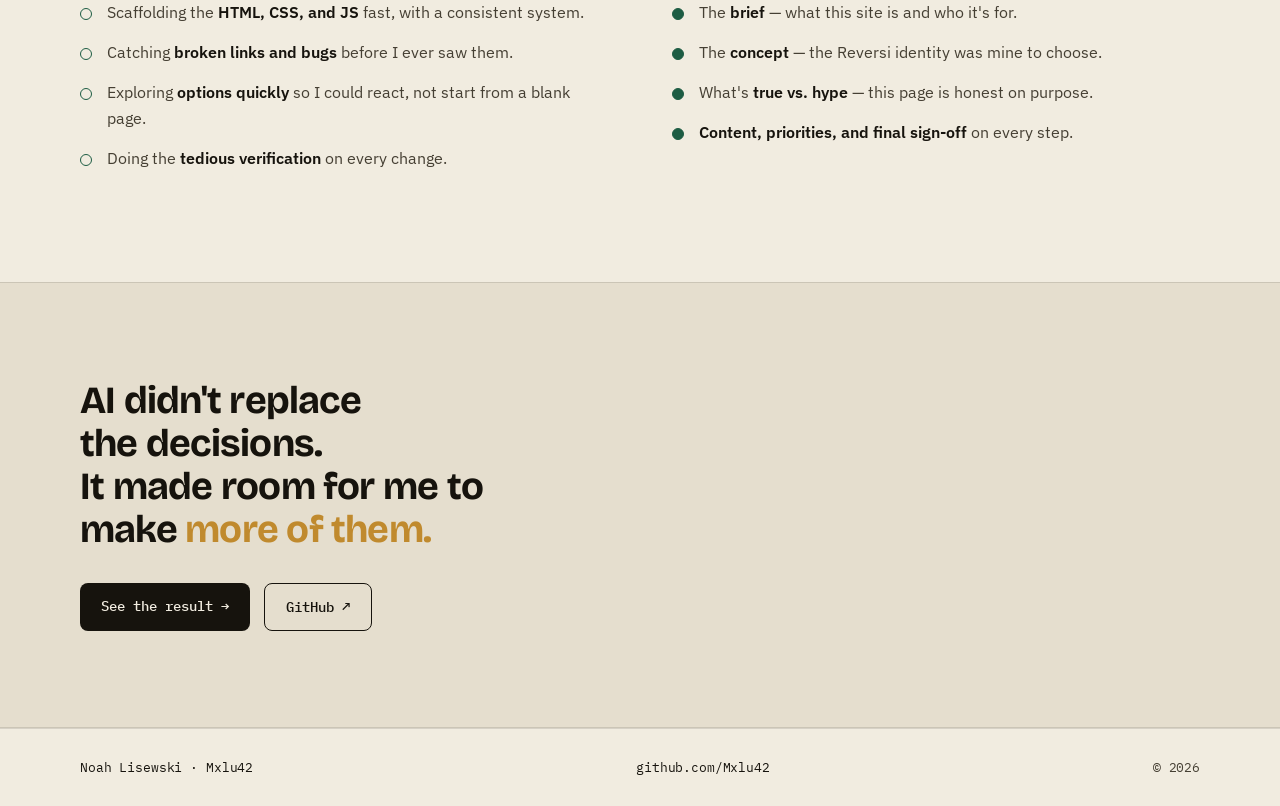
==== commit 52151844: "Update parity figure to 726 steps (standard-engine re-verification) Re-ran the JS/Python parity chec" ====
--- a/process.html
+++ b/process.html
@@ -85,8 +85,8 @@
                     <li class="rm-item reveal">
                         <span class="node-disc done" aria-hidden="true"></span>
                         <div class="rm-head"><h3>Verify, then iterate</h3></div>
-                        <p>The engine port wasn't eyeballed &mdash; it was <strong>proven</strong>. I replayed <strong>482 steps</strong> of my real Python engine through the JavaScript version and diffed every board: <strong>zero mismatches</strong>, plus a full game matching Python end to end. Ordinary changes got the same treatment: JS syntax with <span class="mono">node --check</span>, a local server plus <span class="mono">curl</span> status checks, and link validation. Then refined piece by piece &mdash; reordering the roadmap, wiring in my resume.</p>
-                        <div class="rm-tools"><span class="rm-tool">parity: 482 steps</span><span class="rm-tool">engine-trace diff</span><span class="rm-tool">node --check</span><span class="rm-tool">http.server</span><span class="rm-tool">curl</span></div>
+                        <p>The engine port wasn't eyeballed &mdash; it was <strong>proven</strong>. I replayed <strong>726 steps</strong> of my real Python engine through the JavaScript version and diffed every board: <strong>zero mismatches</strong>, plus a full game matching Python end to end. Ordinary changes got the same treatment: JS syntax with <span class="mono">node --check</span>, a local server plus <span class="mono">curl</span> status checks, and link validation. Then refined piece by piece &mdash; reordering the roadmap, wiring in my resume.</p>
+                        <div class="rm-tools"><span class="rm-tool">parity: 726 steps</span><span class="rm-tool">engine-trace diff</span><span class="rm-tool">node --check</span><span class="rm-tool">http.server</span><span class="rm-tool">curl</span></div>
                     </li>
                 </ol>
             </div>
--- a/style.css
+++ b/style.css
@@ -284,6 +284,7 @@
     align-items: start;
 }
 .about-copy p { font-size: 1.08rem; margin-bottom: 1rem; }
+.about-copy .about-hook { font-size: 1.18rem; color: var(--ink); font-weight: 500; }
 
 /* ---- Project cards (board tiles) ---- */
 .project-grid {
@@ -316,7 +317,19 @@
     transition: transform 0.4s cubic-bezier(0.34, 1.4, 0.5, 1);
 }
 .project-card:hover .card-disc { transform: rotateY(180deg); }
+.card-head { display: flex; align-items: baseline; justify-content: space-between; gap: 0.6rem; }
 .project-card h3 { font-family: var(--f-display); font-weight: 700; font-size: 1.3rem; }
+.card-status {
+    font-family: var(--f-mono); font-size: 0.62rem; font-weight: 600;
+    text-transform: uppercase; letter-spacing: 0.06em;
+    padding: 0.16rem 0.5rem; border-radius: 100px;
+    background: var(--brass); color: var(--bone);
+    flex: none; align-self: center;
+}
+.project-card.is-wip { border-color: rgba(192, 138, 46, 0.45); }
+.project-card.is-wip:hover { border-color: var(--brass); box-shadow: 0 18px 34px -20px rgba(192, 138, 46, 0.5); }
+.card-link-muted { color: var(--ink-soft); cursor: default; }
+.card-link-muted:hover { text-decoration: none; }
 .project-card p { color: var(--ink-soft); font-size: 0.96rem; flex-grow: 1; }
 .card-tags { display: flex; gap: 0.4rem; flex-wrap: wrap; }
 .card-tag {
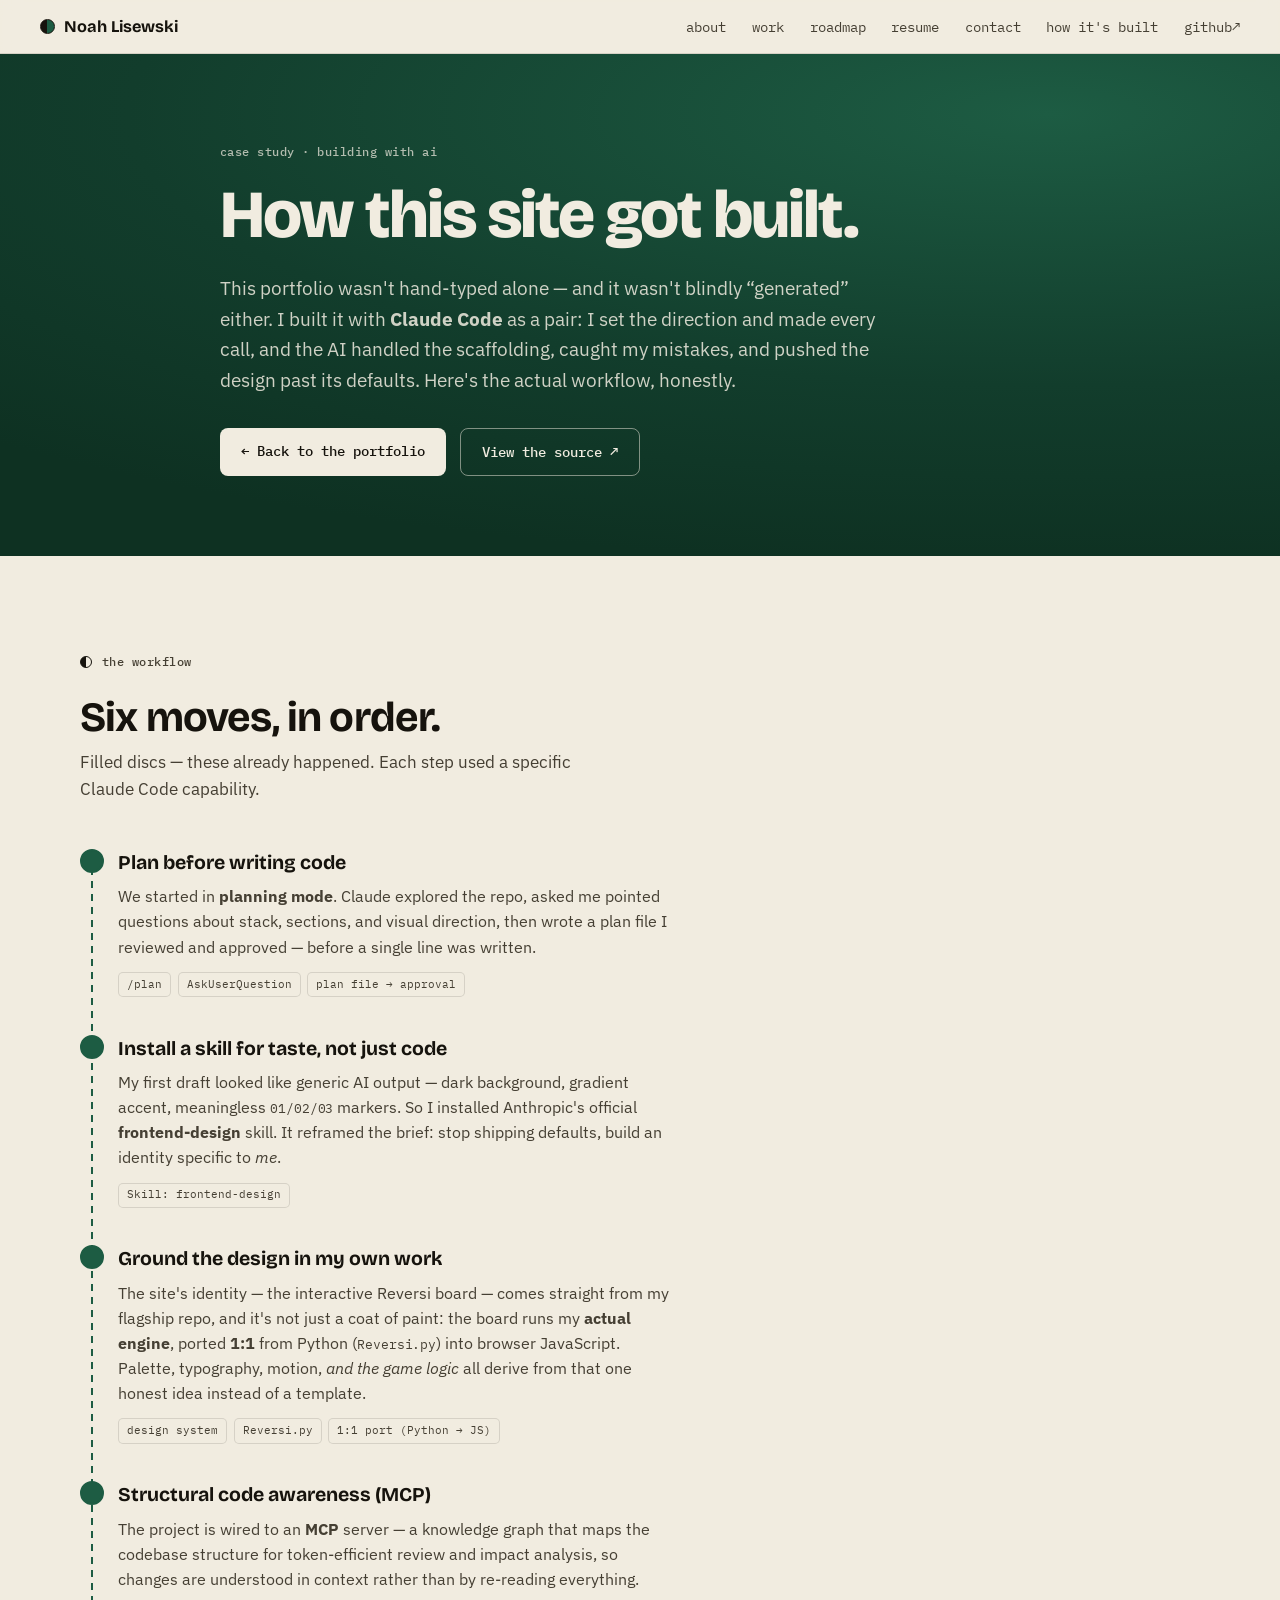
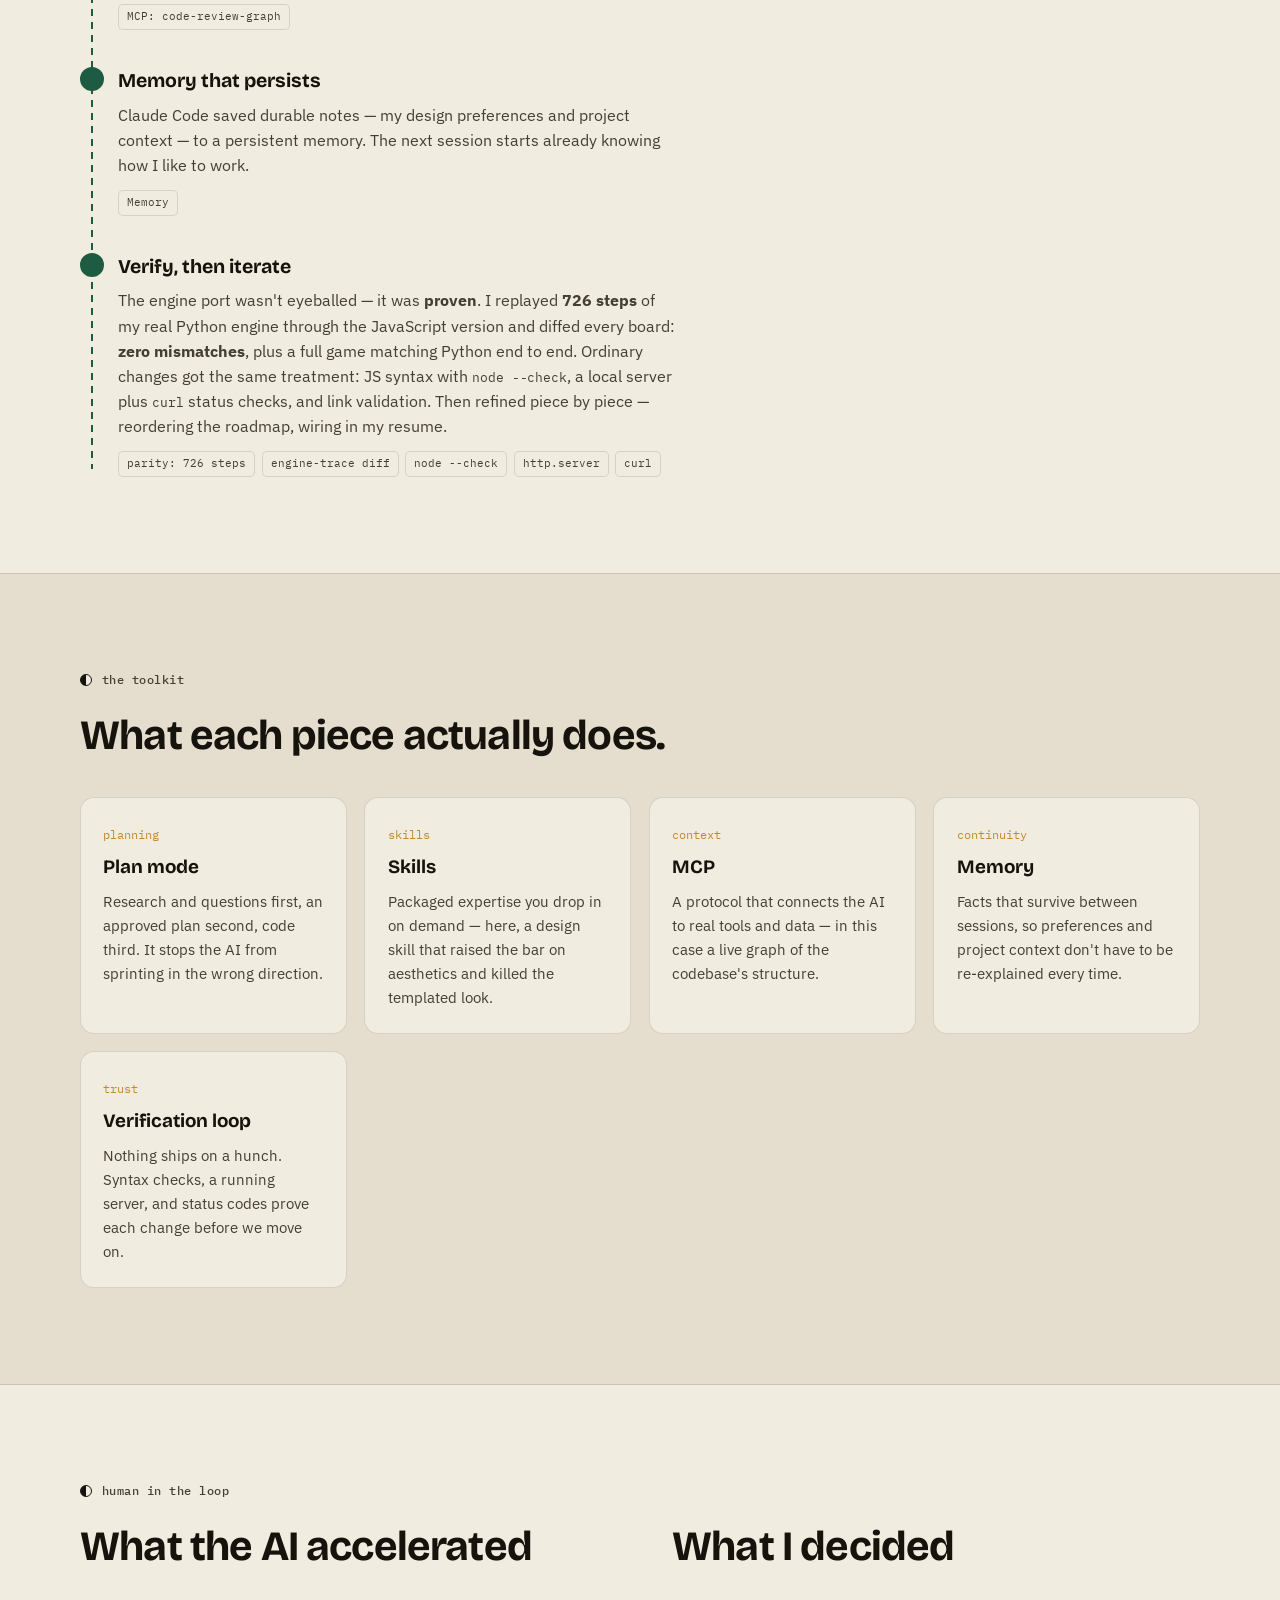
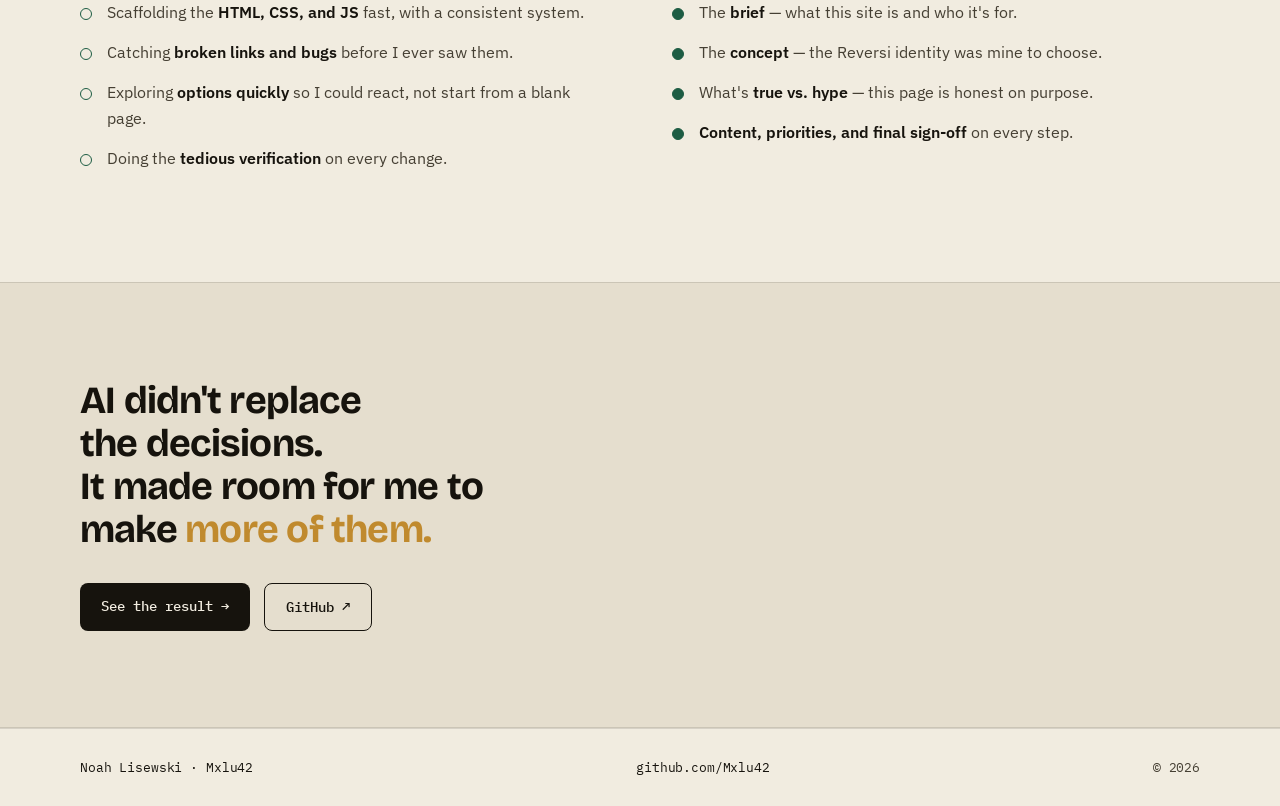
==== commit d8ca2793: "Align process page nav with the main site Add about / resume / contact links to the "how it's built"" ====
--- a/process.html
+++ b/process.html
@@ -19,8 +19,11 @@
             <span></span><span></span><span></span>
         </button>
         <ul id="nav-links">
+            <li><a href="index.html#about">about</a></li>
             <li><a href="index.html#work">work</a></li>
             <li><a href="index.html#roadmap">roadmap</a></li>
+            <li><a href="index.html#resume">resume</a></li>
+            <li><a href="index.html#contact">contact</a></li>
             <li><a href="process.html" aria-current="page">how it's built</a></li>
             <li><a href="https://github.com/Mxlu42" target="_blank" rel="noopener">github&#8599;</a></li>
         </ul>
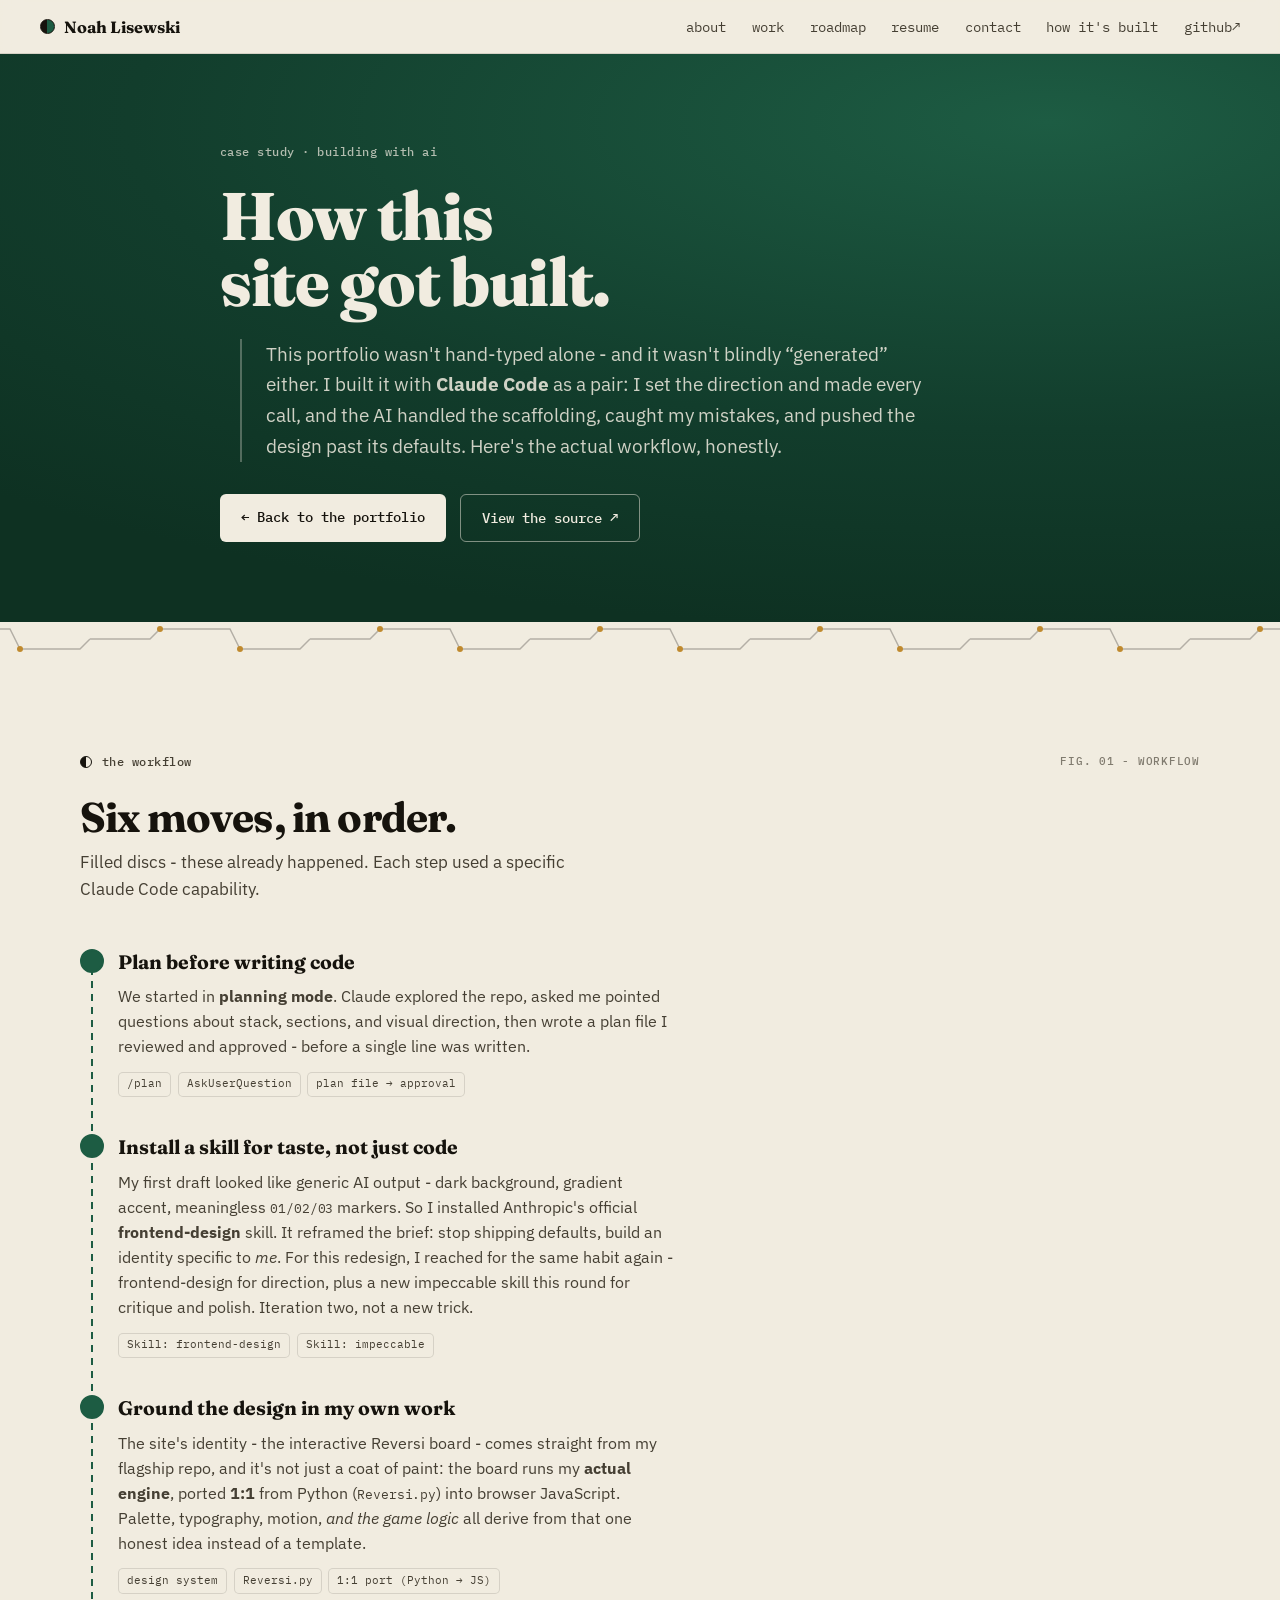
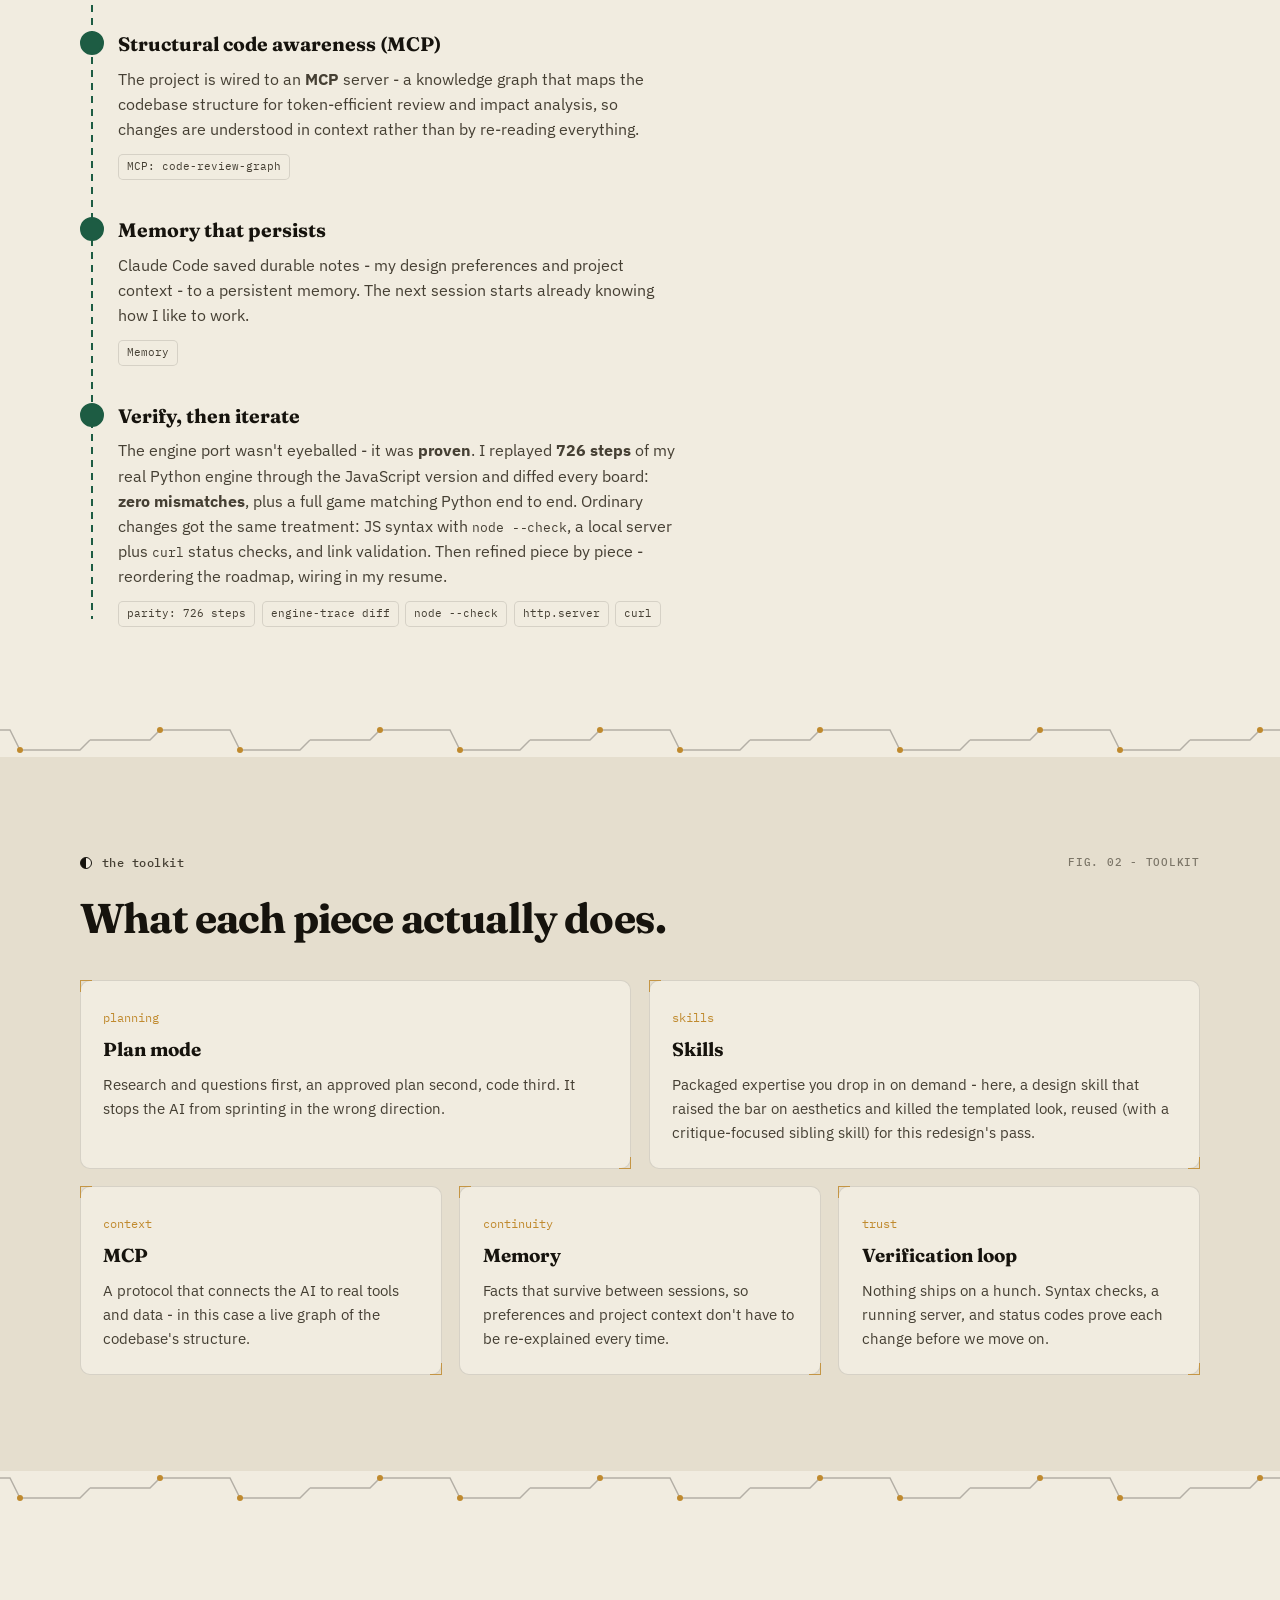
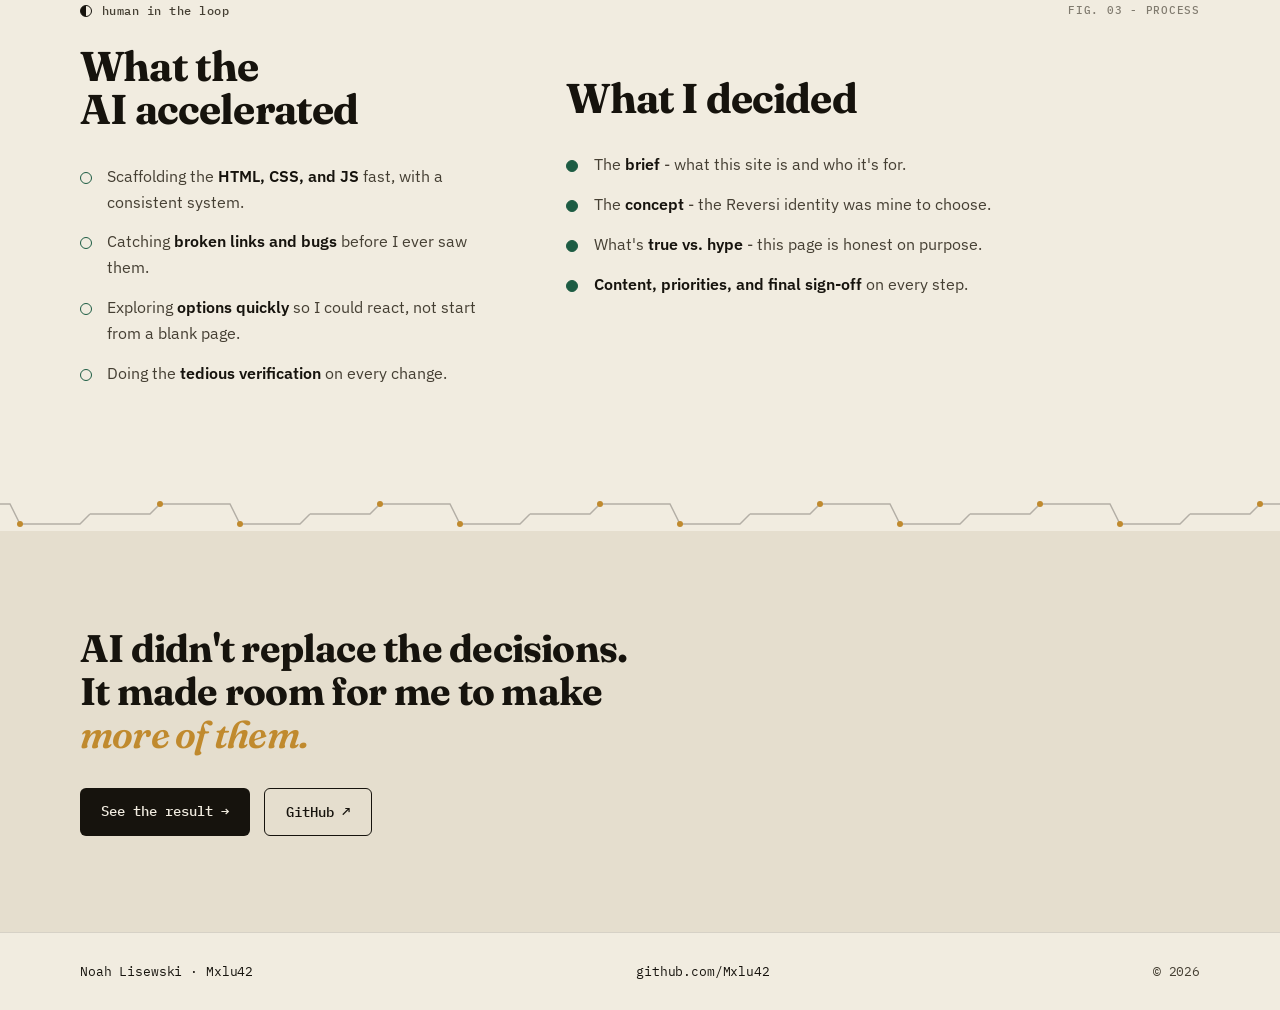
==== commit 93751a06: "Redesign preserve pass: stage-rail hero, em-dash cleanup, contrast fix - Restructure hero into stick" ====
--- a/process.html
+++ b/process.html
@@ -3,12 +3,12 @@
 <head>
     <meta charset="UTF-8">
     <meta name="viewport" content="width=device-width, initial-scale=1.0">
-    <meta name="description" content="How Noah Lisewski built this portfolio with Claude Code — planning, skills, MCP, memory, and a human in the loop.">
-    <title>How this site was built — Noah Lisewski</title>
+    <meta name="description" content="How Noah Lisewski built this portfolio with Claude Code - planning, skills, MCP, memory, and a human in the loop.">
+    <title>How this site was built - Noah Lisewski</title>
     <link rel="icon" href="data:image/svg+xml,<svg xmlns=%22http://www.w3.org/2000/svg%22 viewBox=%220 0 32 32%22><circle cx=%2216%22 cy=%2216%22 r=%2213%22 fill=%22%2316130D%22/><path d=%22M16 3a13 13 0 000 26z%22 fill=%22%23F1ECE0%22/></svg>">
     <link rel="preconnect" href="https://fonts.googleapis.com">
     <link rel="preconnect" href="https://fonts.gstatic.com" crossorigin>
-    <link href="https://fonts.googleapis.com/css2?family=Bricolage+Grotesque:opsz,wght@12..96,600;12..96,700;12..96,800&family=IBM+Plex+Mono:wght@400;500;600&family=IBM+Plex+Sans:wght@400;500;600&display=swap" rel="stylesheet">
+    <link href="https://fonts.googleapis.com/css2?family=Fraunces:ital,opsz,wght@0,9..144,600;0,9..144,700;0,9..144,800;0,9..144,900;1,9..144,500;1,9..144,600&family=IBM+Plex+Mono:wght@400;500;600&family=IBM+Plex+Sans:wght@400;500;600&display=swap" rel="stylesheet">
     <link rel="stylesheet" href="style.css">
     <script src="script.js" defer></script>
 </head>
@@ -34,7 +34,7 @@
             <p class="eyebrow">case study &middot; building with ai</p>
             <h1>How this site got built.</h1>
             <p class="lede">
-                This portfolio wasn't hand-typed alone &mdash; and it wasn't blindly
+                This portfolio wasn't hand-typed alone - and it wasn't blindly
                 &ldquo;generated&rdquo; either. I built it with <strong>Claude Code</strong> as a
                 pair: I set the direction and made every call, and the AI handled the scaffolding,
                 caught my mistakes, and pushed the design past its defaults. Here's the actual
@@ -47,58 +47,62 @@
         </div>
     </header>
 
+    <div class="trace-divider" aria-hidden="true"></div>
+
     <main>
         <!-- The workflow, as completed moves -->
         <section class="band">
             <div class="wrap">
-                <p class="eyebrow eyebrow-disc">the workflow</p>
+                <p class="eyebrow eyebrow-disc">the workflow<span class="ref-tag">fig. 01 - workflow</span></p>
                 <h2 class="band-title">Six moves, in order.</h2>
-                <p class="band-sub">Filled discs &mdash; these already happened. Each step used a specific Claude Code capability.</p>
+                <p class="band-sub">Filled discs - these already happened. Each step used a specific Claude Code capability.</p>
                 <ol class="roadmap" style="margin-top:2.75rem;">
                     <li class="rm-item reveal">
                         <span class="node-disc done" aria-hidden="true"></span>
                         <div class="rm-head"><h3>Plan before writing code</h3></div>
-                        <p>We started in <strong>planning mode</strong>. Claude explored the repo, asked me pointed questions about stack, sections, and visual direction, then wrote a plan file I reviewed and approved &mdash; before a single line was written.</p>
+                        <p>We started in <strong>planning mode</strong>. Claude explored the repo, asked me pointed questions about stack, sections, and visual direction, then wrote a plan file I reviewed and approved - before a single line was written.</p>
                         <div class="rm-tools"><span class="rm-tool">/plan</span><span class="rm-tool">AskUserQuestion</span><span class="rm-tool">plan file &rarr; approval</span></div>
                     </li>
                     <li class="rm-item reveal">
                         <span class="node-disc done" aria-hidden="true"></span>
                         <div class="rm-head"><h3>Install a skill for taste, not just code</h3></div>
-                        <p>My first draft looked like generic AI output &mdash; dark background, gradient accent, meaningless <span class="mono">01/02/03</span> markers. So I installed Anthropic's official <strong>frontend-design</strong> skill. It reframed the brief: stop shipping defaults, build an identity specific to <em>me</em>.</p>
-                        <div class="rm-tools"><span class="rm-tool">Skill: frontend-design</span></div>
+                        <p>My first draft looked like generic AI output - dark background, gradient accent, meaningless <span class="mono">01/02/03</span> markers. So I installed Anthropic's official <strong>frontend-design</strong> skill. It reframed the brief: stop shipping defaults, build an identity specific to <em>me</em>. For this redesign, I reached for the same habit again - frontend-design for direction, plus a new impeccable skill this round for critique and polish. Iteration two, not a new trick.</p>
+                        <div class="rm-tools"><span class="rm-tool">Skill: frontend-design</span><span class="rm-tool">Skill: impeccable</span></div>
                     </li>
                     <li class="rm-item reveal">
                         <span class="node-disc done" aria-hidden="true"></span>
                         <div class="rm-head"><h3>Ground the design in my own work</h3></div>
-                        <p>The site's identity &mdash; the interactive Reversi board &mdash; comes straight from my flagship repo, and it's not just a coat of paint: the board runs my <strong>actual engine</strong>, ported <strong>1:1</strong> from Python (<span class="mono">Reversi.py</span>) into browser JavaScript. Palette, typography, motion, <em>and the game logic</em> all derive from that one honest idea instead of a template.</p>
+                        <p>The site's identity - the interactive Reversi board - comes straight from my flagship repo, and it's not just a coat of paint: the board runs my <strong>actual engine</strong>, ported <strong>1:1</strong> from Python (<span class="mono">Reversi.py</span>) into browser JavaScript. Palette, typography, motion, <em>and the game logic</em> all derive from that one honest idea instead of a template.</p>
                         <div class="rm-tools"><span class="rm-tool">design system</span><span class="rm-tool">Reversi.py</span><span class="rm-tool">1:1 port (Python &rarr; JS)</span></div>
                     </li>
                     <li class="rm-item reveal">
                         <span class="node-disc done" aria-hidden="true"></span>
                         <div class="rm-head"><h3>Structural code awareness (MCP)</h3></div>
-                        <p>The project is wired to an <strong>MCP</strong> server &mdash; a knowledge graph that maps the codebase structure for token-efficient review and impact analysis, so changes are understood in context rather than by re-reading everything.</p>
+                        <p>The project is wired to an <strong>MCP</strong> server - a knowledge graph that maps the codebase structure for token-efficient review and impact analysis, so changes are understood in context rather than by re-reading everything.</p>
                         <div class="rm-tools"><span class="rm-tool">MCP: code-review-graph</span></div>
                     </li>
                     <li class="rm-item reveal">
                         <span class="node-disc done" aria-hidden="true"></span>
                         <div class="rm-head"><h3>Memory that persists</h3></div>
-                        <p>Claude Code saved durable notes &mdash; my design preferences and project context &mdash; to a persistent memory. The next session starts already knowing how I like to work.</p>
+                        <p>Claude Code saved durable notes - my design preferences and project context - to a persistent memory. The next session starts already knowing how I like to work.</p>
                         <div class="rm-tools"><span class="rm-tool">Memory</span></div>
                     </li>
                     <li class="rm-item reveal">
                         <span class="node-disc done" aria-hidden="true"></span>
                         <div class="rm-head"><h3>Verify, then iterate</h3></div>
-                        <p>The engine port wasn't eyeballed &mdash; it was <strong>proven</strong>. I replayed <strong>726 steps</strong> of my real Python engine through the JavaScript version and diffed every board: <strong>zero mismatches</strong>, plus a full game matching Python end to end. Ordinary changes got the same treatment: JS syntax with <span class="mono">node --check</span>, a local server plus <span class="mono">curl</span> status checks, and link validation. Then refined piece by piece &mdash; reordering the roadmap, wiring in my resume.</p>
+                        <p>The engine port wasn't eyeballed - it was <strong>proven</strong>. I replayed <strong>726 steps</strong> of my real Python engine through the JavaScript version and diffed every board: <strong>zero mismatches</strong>, plus a full game matching Python end to end. Ordinary changes got the same treatment: JS syntax with <span class="mono">node --check</span>, a local server plus <span class="mono">curl</span> status checks, and link validation. Then refined piece by piece - reordering the roadmap, wiring in my resume.</p>
                         <div class="rm-tools"><span class="rm-tool">parity: 726 steps</span><span class="rm-tool">engine-trace diff</span><span class="rm-tool">node --check</span><span class="rm-tool">http.server</span><span class="rm-tool">curl</span></div>
                     </li>
                 </ol>
             </div>
         </section>
 
+        <div class="trace-divider" aria-hidden="true"></div>
+
         <!-- Tools, briefly -->
         <section class="band band-alt">
             <div class="wrap">
-                <p class="eyebrow eyebrow-disc">the toolkit</p>
+                <p class="eyebrow eyebrow-disc">the toolkit<span class="ref-tag">fig. 02 - toolkit</span></p>
                 <h2 class="band-title">What each piece actually does.</h2>
                 <div class="info-grid">
                     <div class="info-card reveal">
@@ -109,12 +113,12 @@
                     <div class="info-card reveal">
                         <span class="kicker">skills</span>
                         <h3>Skills</h3>
-                        <p>Packaged expertise you drop in on demand &mdash; here, a design skill that raised the bar on aesthetics and killed the templated look.</p>
+                        <p>Packaged expertise you drop in on demand - here, a design skill that raised the bar on aesthetics and killed the templated look, reused (with a critique-focused sibling skill) for this redesign's pass.</p>
                     </div>
                     <div class="info-card reveal">
                         <span class="kicker">context</span>
                         <h3>MCP</h3>
-                        <p>A protocol that connects the AI to real tools and data &mdash; in this case a live graph of the codebase's structure.</p>
+                        <p>A protocol that connects the AI to real tools and data - in this case a live graph of the codebase's structure.</p>
                     </div>
                     <div class="info-card reveal">
                         <span class="kicker">continuity</span>
@@ -130,10 +134,12 @@
             </div>
         </section>
 
+        <div class="trace-divider" aria-hidden="true"></div>
+
         <!-- Human in the loop -->
         <section class="band">
             <div class="wrap">
-                <p class="eyebrow eyebrow-disc">human in the loop</p>
+                <p class="eyebrow eyebrow-disc">human in the loop<span class="ref-tag">fig. 03 - process</span></p>
                 <div class="about-cols">
                     <div>
                         <h3 class="band-title split-title">What the AI accelerated</h3>
@@ -147,15 +153,17 @@
                     <div>
                         <h3 class="band-title split-title">What I decided</h3>
                         <ul class="col-list filled">
-                            <li>The <strong>brief</strong> &mdash; what this site is and who it's for.</li>
-                            <li>The <strong>concept</strong> &mdash; the Reversi identity was mine to choose.</li>
-                            <li>What's <strong>true vs. hype</strong> &mdash; this page is honest on purpose.</li>
+                            <li>The <strong>brief</strong> - what this site is and who it's for.</li>
+                            <li>The <strong>concept</strong> - the Reversi identity was mine to choose.</li>
+                            <li>What's <strong>true vs. hype</strong> - this page is honest on purpose.</li>
                             <li><strong>Content, priorities, and final sign-off</strong> on every step.</li>
                         </ul>
                     </div>
                 </div>
             </div>
         </section>
+
+        <div class="trace-divider" aria-hidden="true"></div>
 
         <!-- Thesis -->
         <section class="band band-alt">
--- a/style.css
+++ b/style.css
@@ -1,7 +1,12 @@
 /* ============================================================
    "The Board" — portfolio identity built from the Reversi repo.
-   Palette: warm ink / bone / board-felt green / brass.
-   Type: Bricolage Grotesque (display) · IBM Plex Sans (body) · IBM Plex Mono (labels)
+   Editorial + circuit hybrid: serif display type, an asymmetric
+   grid, and PCB trace-line dividers / schematic brass accents
+   layered onto the same warm ink / bone / felt-green palette —
+   brass doubling as "copper," the board itself as the shared
+   node-and-line language between game board and circuit board.
+   Palette: warm ink / bone / board-felt green / brass (as copper).
+   Type: Fraunces (display) · IBM Plex Sans (body) · IBM Plex Mono (labels)
    ============================================================ */
 
 :root {
@@ -12,14 +17,22 @@
     --felt: #1d5c43;
     --felt-deep: #123d2c;
     --brass: #c08a2e;
+    --brass-deep: #9c6f24;
     --line: rgba(22, 19, 13, 0.12);
+    --line-strong: rgba(22, 19, 13, 0.28);
+    --line-inverse: rgba(241, 236, 224, 0.3);
 
     --wrap: 1120px;
-    --radius: 14px;
-
-    --f-display: "Bricolage Grotesque", system-ui, sans-serif;
+    --radius: 10px;
+    --radius-sm: 6px;
+
+    --f-display: "Fraunces", Georgia, "Times New Roman", serif;
     --f-body: "IBM Plex Sans", system-ui, sans-serif;
     --f-mono: "IBM Plex Mono", ui-monospace, monospace;
+
+    /* PCB trace-line divider tile (220x34), brass via-dots */
+    --trace-svg: url("data:image/svg+xml,%3Csvg xmlns='http://www.w3.org/2000/svg' width='220' height='34' viewBox='0 0 220 34'%3E%3Cpath d='M0 17 H60 L70 7 H140 L150 27 H210 L220 17' fill='none' stroke='%2316130d' stroke-opacity='0.28' stroke-width='1.5'/%3E%3Ccircle cx='70' cy='7' r='3' fill='%23c08a2e'/%3E%3Ccircle cx='150' cy='27' r='3' fill='%23c08a2e'/%3E%3C/svg%3E");
+    --trace-svg-inverse: url("data:image/svg+xml,%3Csvg xmlns='http://www.w3.org/2000/svg' width='220' height='34' viewBox='0 0 220 34'%3E%3Cpath d='M0 17 H60 L70 7 H140 L150 27 H210 L220 17' fill='none' stroke='%23f1ece0' stroke-opacity='0.3' stroke-width='1.5'/%3E%3Ccircle cx='70' cy='7' r='3' fill='%23c08a2e'/%3E%3Ccircle cx='150' cy='27' r='3' fill='%23c08a2e'/%3E%3C/svg%3E");
 }
 
 *, *::before, *::after { box-sizing: border-box; margin: 0; padding: 0; }
@@ -60,6 +73,16 @@
     border: 1px solid var(--ink);
     flex: none;
 }
+/* Blueprint-annotation reference tag, appended to eyebrows — decorative only */
+.ref-tag {
+    margin-left: auto;
+    font-family: var(--f-mono);
+    font-size: 0.68rem;
+    letter-spacing: 0.07em;
+    text-transform: uppercase;
+    color: var(--ink-soft);
+    opacity: 0.65;
+}
 
 /* ---- Buttons ---- */
 .btn {
@@ -68,7 +91,7 @@
     font-size: 0.86rem;
     font-weight: 500;
     padding: 0.75rem 1.3rem;
-    border-radius: 8px;
+    border-radius: var(--radius-sm);
     transition: transform 0.16s ease, background 0.16s ease, color 0.16s ease;
 }
 .btn:hover { transform: translateY(-2px); }
@@ -109,29 +132,51 @@
 #nav-toggle span { width: 24px; height: 2px; background: var(--ink); border-radius: 2px; transition: transform 0.25s ease, opacity 0.25s ease; }
 
 /* ---- Hero ---- */
-.hero {
+/* ---- Stage: sticky game rail + scrolling content column ----
+   Replaces a conventional stacked hero+bands layout — the board
+   stays in view as a constant companion while the rest reads like
+   a scrolling report beside it. Collapses to the old stacked order
+   (rail, then content) below --stage-bp. */
+.stage {
+    width: min(100% - 2.5rem, 1360px);
+    margin-inline: auto;
+    padding-top: clamp(1.5rem, 4vw, 2.5rem);
+    display: grid;
+    grid-template-columns: minmax(280px, 380px) minmax(0, 1fr);
+    gap: clamp(1.5rem, 4vw, 3rem);
+    align-items: start;
+}
+.stage-rail {
+    position: sticky;
+    top: calc(76px + 1.25rem);
+    display: flex;
+    flex-direction: column;
+    gap: 1.5rem;
+    max-height: calc(100vh - 76px - 2.5rem);
+    overflow-y: auto;
     background:
         radial-gradient(120% 80% at 78% 15%, var(--felt) 0%, var(--felt-deep) 62%, #0e3122 100%);
     color: var(--bone);
-    padding: clamp(3rem, 8vw, 5.5rem) 0 clamp(3.5rem, 9vw, 6rem);
-}
-.hero-grid {
-    width: min(100% - 2.5rem, var(--wrap));
-    margin-inline: auto;
-    display: grid;
-    grid-template-columns: 1.05fr 0.95fr;
-    gap: clamp(2rem, 5vw, 4rem);
-    align-items: center;
-}
-.hero .eyebrow { color: rgba(241, 236, 224, 0.72); margin-bottom: 1.25rem; }
+    border-radius: var(--radius);
+    padding: clamp(1.5rem, 4vw, 2.25rem);
+}
+.stage-rail .eyebrow { color: rgba(241, 236, 224, 0.72); }
+.stage-rail .hero-title { font-size: clamp(1.9rem, 1.4vw + 1.6rem, 2.7rem); }
+.stage-rail .hero-lede { margin: 0; max-width: none; }
+.stage-rail .hero-cta { margin: 0; }
+.stage-rail .btn-solid { background: var(--bone); color: var(--ink); }
+.stage-rail .btn-solid:hover { background: #fff; }
+.stage-rail .btn-line { border-color: rgba(241, 236, 224, 0.5); color: var(--bone); }
+.stage-rail .btn-line:hover { background: var(--bone); color: var(--ink); border-color: var(--bone); }
 .hero-title {
     font-family: var(--f-display);
     font-weight: 800;
     font-size: clamp(2.6rem, 6.4vw, 4.7rem);
     line-height: 0.98;
-    letter-spacing: -0.03em;
+    letter-spacing: -0.02em;
     text-wrap: balance;
 }
+.hero-title em { font-style: italic; font-weight: 600; color: var(--brass); }
 .hero-lede {
     max-width: 46ch;
     margin: 1.6rem 0 2.2rem;
@@ -139,13 +184,14 @@
     font-size: clamp(1rem, 1.6vw, 1.15rem);
 }
 .hero-cta { display: flex; gap: 0.9rem; flex-wrap: wrap; }
-.hero .btn-solid { background: var(--bone); color: var(--ink); }
-.hero .btn-solid:hover { background: #fff; }
-.hero .btn-line { border-color: rgba(241, 236, 224, 0.5); color: var(--bone); }
-.hero .btn-line:hover { background: var(--bone); color: var(--ink); border-color: var(--bone); }
 
 /* ---- Reversi board (signature — a real, playable game) ---- */
-.hero-board { display: flex; flex-direction: column; align-items: center; gap: 0.9rem; }
+.board-frame {
+    position: relative;
+    padding: 1.25rem;
+    border: 1px solid var(--line-inverse);
+    border-radius: var(--radius);
+}
 .game {
     display: flex;
     gap: 1.1rem;
@@ -165,8 +211,8 @@
     padding: 3px;
     background: var(--felt-deep);
     border: 3px solid #0d2b1e;
-    border-radius: 10px;
-    box-shadow: 0 26px 50px -22px rgba(0, 0, 0, 0.7);
+    border-radius: 4px;
+    box-shadow: 0 0 0 1px rgba(192, 138, 46, 0.35), 0 26px 50px -22px rgba(0, 0, 0, 0.7);
 }
 .cell {
     position: relative;
@@ -182,11 +228,11 @@
     perspective: 340px;
 }
 .cell.playable { cursor: pointer; }
-.cell::after { /* placement guide: shown on legal squares, brighter on hover */
+.cell::after { /* placement guide: shown on legal squares, brighter on hover — a "connector point" */
     content: "";
     position: absolute; inset: 26%;
     border-radius: 50%;
-    border: 1px dashed rgba(241, 236, 224, 0.35);
+    border: 1px dashed rgba(192, 138, 46, 0.55);
     opacity: 0;
     transition: opacity 0.15s ease, transform 0.15s ease;
 }
@@ -243,8 +289,8 @@
     min-height: 2em;
 }
 .game-reset { text-align: center; margin-top: auto; }
-.hero .game-reset { background: var(--bone); color: var(--ink); }
-.hero .game-reset:hover { background: #fff; }
+.stage-rail .game-reset { background: var(--bone); color: var(--ink); }
+.stage-rail .game-reset:hover { background: #fff; }
 .disc {
     position: absolute; inset: 12%;
     border-radius: 50%;
@@ -265,9 +311,39 @@
 .board-caption { color: rgba(241, 236, 224, 0.6); }
 .board-caption .mono { color: var(--brass); }
 
+/* ---- Corner brackets (shared "technical instrument" accent) ---- */
+.board-frame::before, .board-frame::after,
+.project-card::before, .project-card::after,
+.info-card::before, .info-card::after {
+    content: "";
+    position: absolute;
+    width: 12px; height: 12px;
+    border: 1.5px solid var(--brass);
+    opacity: 0.85;
+    pointer-events: none;
+}
+.board-frame::before, .project-card::before, .info-card::before {
+    top: -1px; left: -1px;
+    border-right: 0; border-bottom: 0;
+}
+.board-frame::after, .project-card::after, .info-card::after {
+    bottom: -1px; right: -1px;
+    border-left: 0; border-top: 0;
+}
+
+/* ---- PCB trace-line divider — reusable section boundary ---- */
+.trace-divider {
+    height: 34px;
+    width: 100%;
+    background-image: var(--trace-svg);
+    background-repeat: repeat-x;
+    background-position: center;
+}
+.trace-divider--inverse { background-image: var(--trace-svg-inverse); }
+
 /* ---- Content bands ---- */
 .band { padding: clamp(3.5rem, 8vw, 6rem) 0; }
-.band-alt { background: var(--bone-dim); border-block: 1px solid var(--line); }
+.band-alt { background: var(--bone-dim); }
 .band-title {
     font-family: var(--f-display);
     font-weight: 700;
@@ -279,7 +355,7 @@
 
 .about-cols {
     display: grid;
-    grid-template-columns: 1fr 1fr;
+    grid-template-columns: 0.8fr 1.2fr;
     gap: clamp(1.5rem, 5vw, 4rem);
     align-items: start;
 }
@@ -292,6 +368,9 @@
     display: grid;
     grid-template-columns: repeat(auto-fit, minmax(270px, 1fr));
     gap: 1.25rem;
+}
+@media (min-width: 861px) {
+    .project-grid > :first-child { grid-column: span 2; }
 }
 .project-card {
     position: relative;
@@ -323,7 +402,7 @@
     font-family: var(--f-mono); font-size: 0.62rem; font-weight: 600;
     text-transform: uppercase; letter-spacing: 0.06em;
     padding: 0.16rem 0.5rem; border-radius: 100px;
-    background: var(--brass); color: var(--bone);
+    background: var(--brass); color: var(--ink);
     flex: none; align-self: center;
 }
 .project-card.is-wip { border-color: rgba(192, 138, 46, 0.45); }
@@ -351,9 +430,44 @@
 
 /* ---- Roadmap (goals as future "moves" on a path) ---- */
 .band-sub { color: var(--ink-soft); font-size: 1.05rem; margin-top: 0.6rem; max-width: 52ch; }
+
+.roadmap-layout {
+    display: grid;
+    grid-template-columns: 1fr;
+    gap: 2rem;
+    margin-top: 2.75rem;
+}
+@media (min-width: 860px) {
+    .roadmap-layout { grid-template-columns: 1fr 260px; align-items: start; }
+}
+.roadmap-legend {
+    border: 1px solid var(--line);
+    border-radius: var(--radius);
+    padding: 1.1rem 1.25rem;
+    background: var(--bone-dim);
+}
+.band:not(.band-alt) .roadmap-legend { background: var(--bone-dim); }
+.band-alt .roadmap-legend { background: var(--bone); }
+.roadmap-legend-title {
+    font-family: var(--f-mono);
+    font-size: 0.72rem;
+    text-transform: uppercase;
+    letter-spacing: 0.08em;
+    color: var(--ink-soft);
+    margin-bottom: 0.85rem;
+}
+.roadmap-legend-list { list-style: none; display: flex; flex-direction: column; gap: 0.6rem; }
+.roadmap-legend-list li {
+    display: flex; align-items: center; gap: 0.6rem;
+    font-family: var(--f-mono); font-size: 0.82rem; color: var(--ink-soft);
+}
+.legend-disc { width: 16px; height: 16px; border-radius: 50%; border: 2px solid var(--felt); background: var(--bone); flex: none; }
+.legend-disc.now { background: linear-gradient(90deg, var(--felt) 50%, var(--bone) 50%); }
+.legend-disc.done { background: var(--felt); border-color: var(--felt); }
+
 .roadmap {
     list-style: none;
-    margin-top: 2.75rem;
+    margin-top: 0;
     position: relative;
     padding-left: 2.4rem;
 }
@@ -418,14 +532,18 @@
     font-weight: 800;
     font-size: clamp(2.3rem, 6vw, 4.2rem);
     line-height: 0.98;
-    letter-spacing: -0.03em;
+    letter-spacing: -0.02em;
     text-wrap: balance;
+    max-width: 14ch;
 }
 .page-hero .lede {
     margin-top: 1.5rem;
     max-width: 62ch;
     color: rgba(241, 236, 224, 0.85);
     font-size: clamp(1.02rem, 1.7vw, 1.2rem);
+    border-left: 2px solid var(--line-inverse);
+    padding-left: 1.5rem;
+    margin-left: clamp(0rem, 2vw, 1.25rem);
 }
 .page-hero .hero-cta { margin-top: 2rem; display: flex; gap: 0.9rem; flex-wrap: wrap; }
 .page-hero .btn-solid { background: var(--bone); color: var(--ink); }
@@ -440,7 +558,16 @@
     grid-template-columns: repeat(auto-fit, minmax(240px, 1fr));
     gap: 1.1rem;
 }
+@media (min-width: 860px) {
+    .info-grid { grid-template-columns: repeat(6, 1fr); }
+    .info-card:nth-child(1) { grid-column: span 3; }
+    .info-card:nth-child(2) { grid-column: span 3; }
+    .info-card:nth-child(3) { grid-column: span 2; }
+    .info-card:nth-child(4) { grid-column: span 2; }
+    .info-card:nth-child(5) { grid-column: span 2; }
+}
 .info-card {
+    position: relative;
     background: var(--bone);
     border: 1px solid var(--line);
     border-radius: var(--radius);
@@ -462,6 +589,9 @@
 }
 .col-list.filled li::before { background: var(--felt); }
 .col-list strong { color: var(--ink); font-weight: 600; }
+@media (min-width: 620px) {
+    .about-cols > div:nth-child(2) { margin-top: 2rem; }
+}
 
 /* Pull-quote / thesis */
 .pull {
@@ -471,23 +601,30 @@
     line-height: 1.12;
     letter-spacing: -0.02em;
     text-wrap: balance;
-    max-width: 20ch;
-}
-.pull .brass { color: var(--brass); }
+    max-width: 22ch;
+}
+.pull .brass { color: var(--brass); font-style: italic; font-weight: 600; }
 
 /* ---- Resume ---- */
 .resume-row {
-    display: flex; align-items: center; justify-content: space-between;
-    gap: 1.5rem; flex-wrap: wrap; margin-top: 0.5rem;
-}
+    display: grid;
+    grid-template-columns: 1.6fr 1fr;
+    align-items: center;
+    gap: 1.5rem;
+    margin-top: 0.5rem;
+}
+.resume-row > a, .contact-row > a { justify-self: end; }
 
 /* ---- Contact ---- */
 .contact-row {
-    display: flex; align-items: center; justify-content: space-between;
-    gap: 1.5rem; flex-wrap: wrap; margin-top: 1.5rem;
+    display: grid;
+    grid-template-columns: 1.6fr 1fr;
+    align-items: center;
+    gap: 1.5rem;
+    margin-top: 1.5rem;
 }
 .contact-row .band-sub { margin-top: 0.7rem; }
-.contact-btn { font-size: 0.92rem; flex: none; }
+.contact-btn { font-size: 0.92rem; }
 
 /* ---- Footer ---- */
 #footer { border-top: 1px solid var(--line); padding: 1.75rem 0; }
@@ -499,15 +636,14 @@
 .reveal.visible { opacity: 1; transform: none; }
 
 /* ---- Mobile ---- */
+@media (max-width: 980px) {
+    .stage { grid-template-columns: 1fr; }
+    .stage-rail { position: static; top: auto; max-height: none; overflow: visible; }
+}
 @media (max-width: 860px) {
-    .hero-grid { grid-template-columns: 1fr; }
-    .hero-board { order: -1; }
     .board { flex-basis: 340px; width: min(90%, 340px); }
     .game-panel { max-width: none; }
     .about-cols { grid-template-columns: 1fr; }
-}
-@media (max-width: 420px) {
-    .game-panel { flex-basis: 100%; }
 }
 @media (max-width: 620px) {
     #nav-toggle { display: flex; }
@@ -525,7 +661,12 @@
     #nav-toggle[aria-expanded="true"] span:nth-child(1) { transform: translateY(7px) rotate(45deg); }
     #nav-toggle[aria-expanded="true"] span:nth-child(2) { opacity: 0; }
     #nav-toggle[aria-expanded="true"] span:nth-child(3) { transform: translateY(-7px) rotate(-45deg); }
-    .resume-row { flex-direction: column; align-items: flex-start; }
+    .resume-row, .contact-row { grid-template-columns: 1fr; }
+    .resume-row > a, .contact-row > a { justify-self: start; }
+}
+@media (max-width: 420px) {
+    .game-panel { flex-basis: 100%; }
+    .ref-tag { display: none; }
 }
 
 /* ---- Reduced motion ---- */
